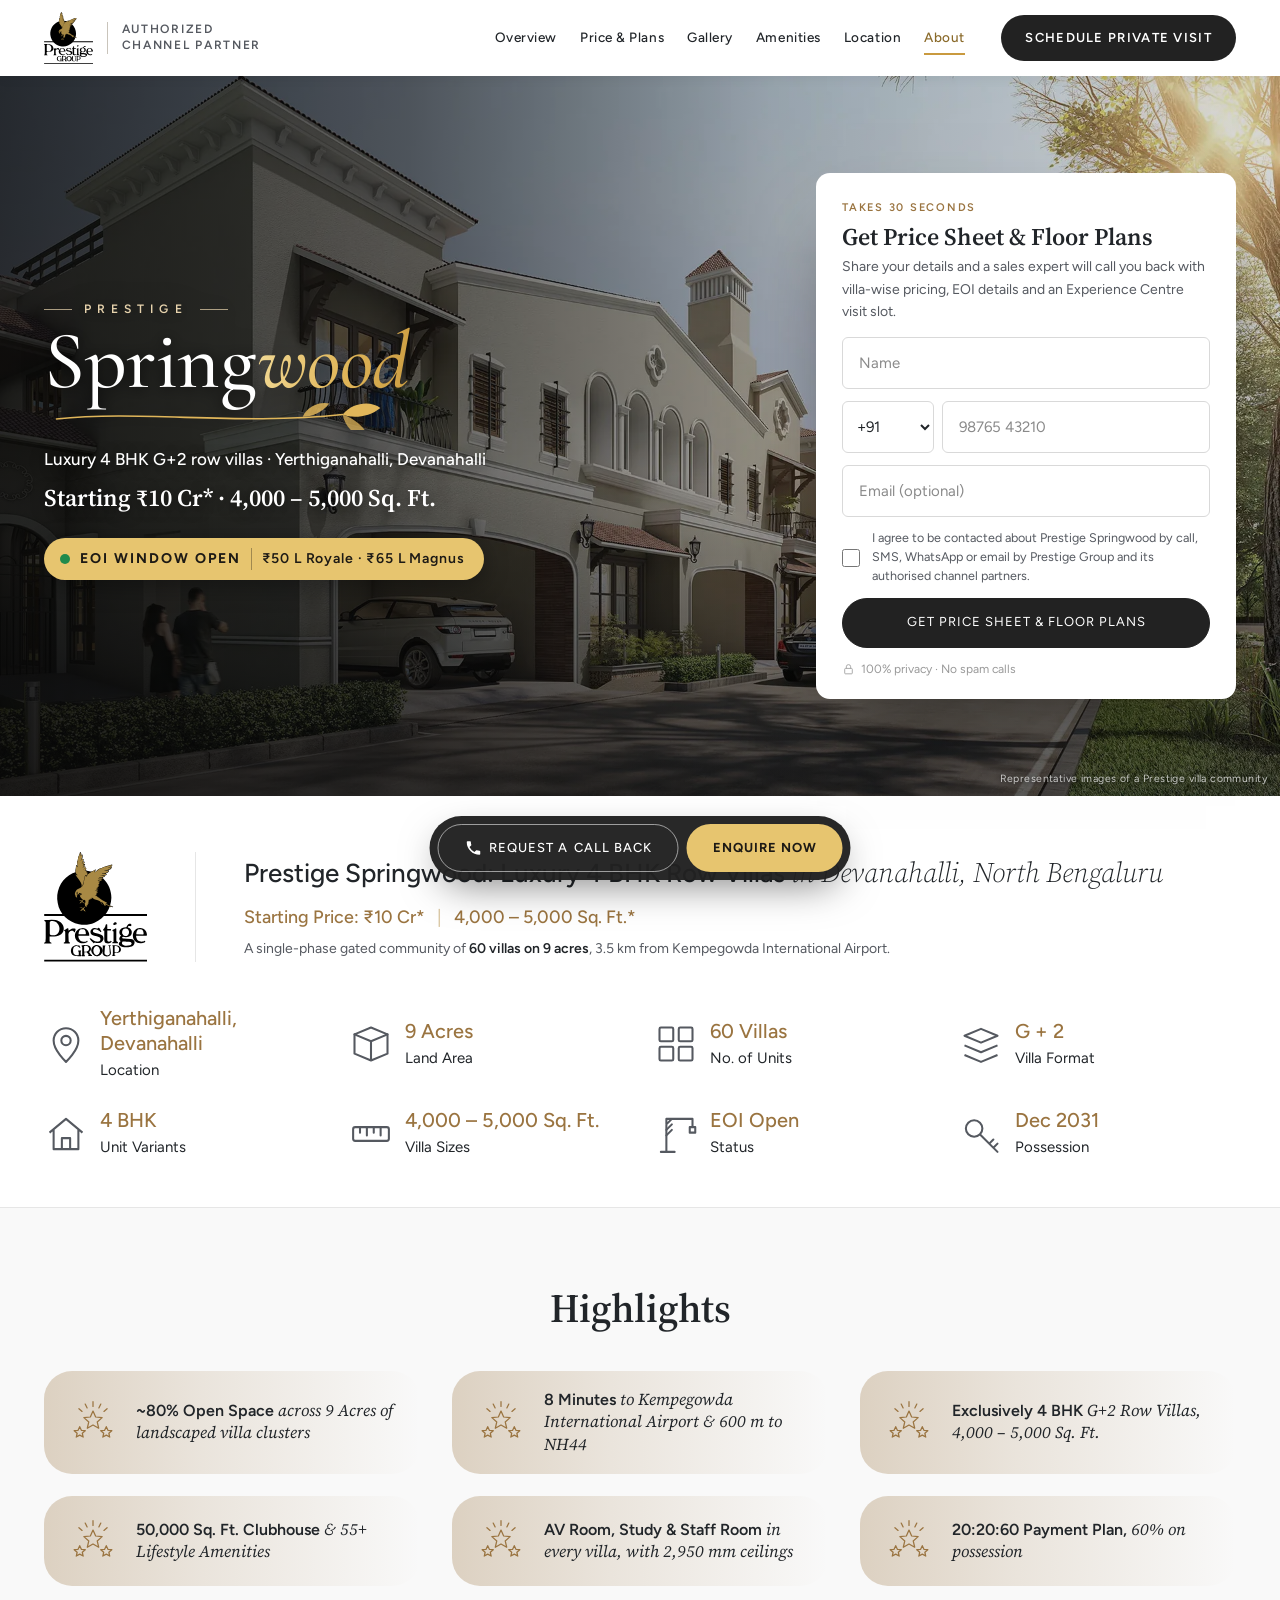
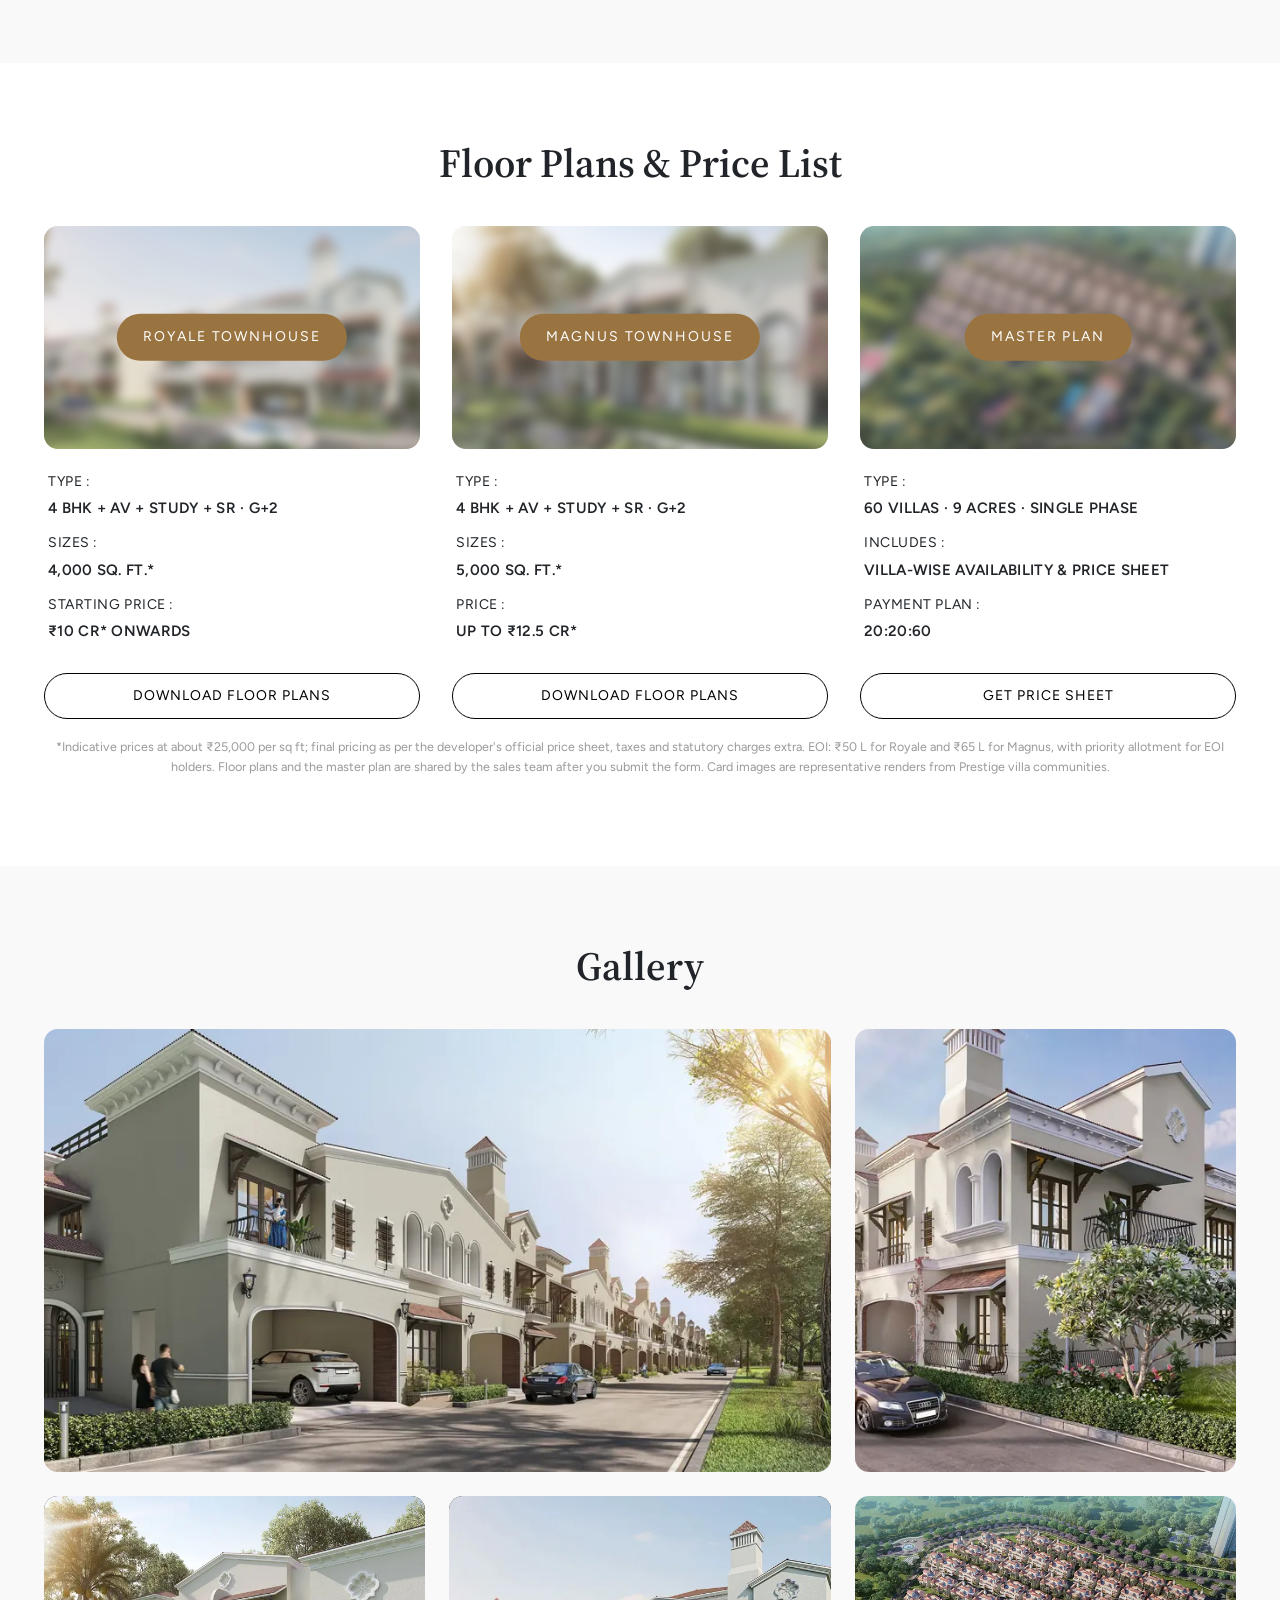
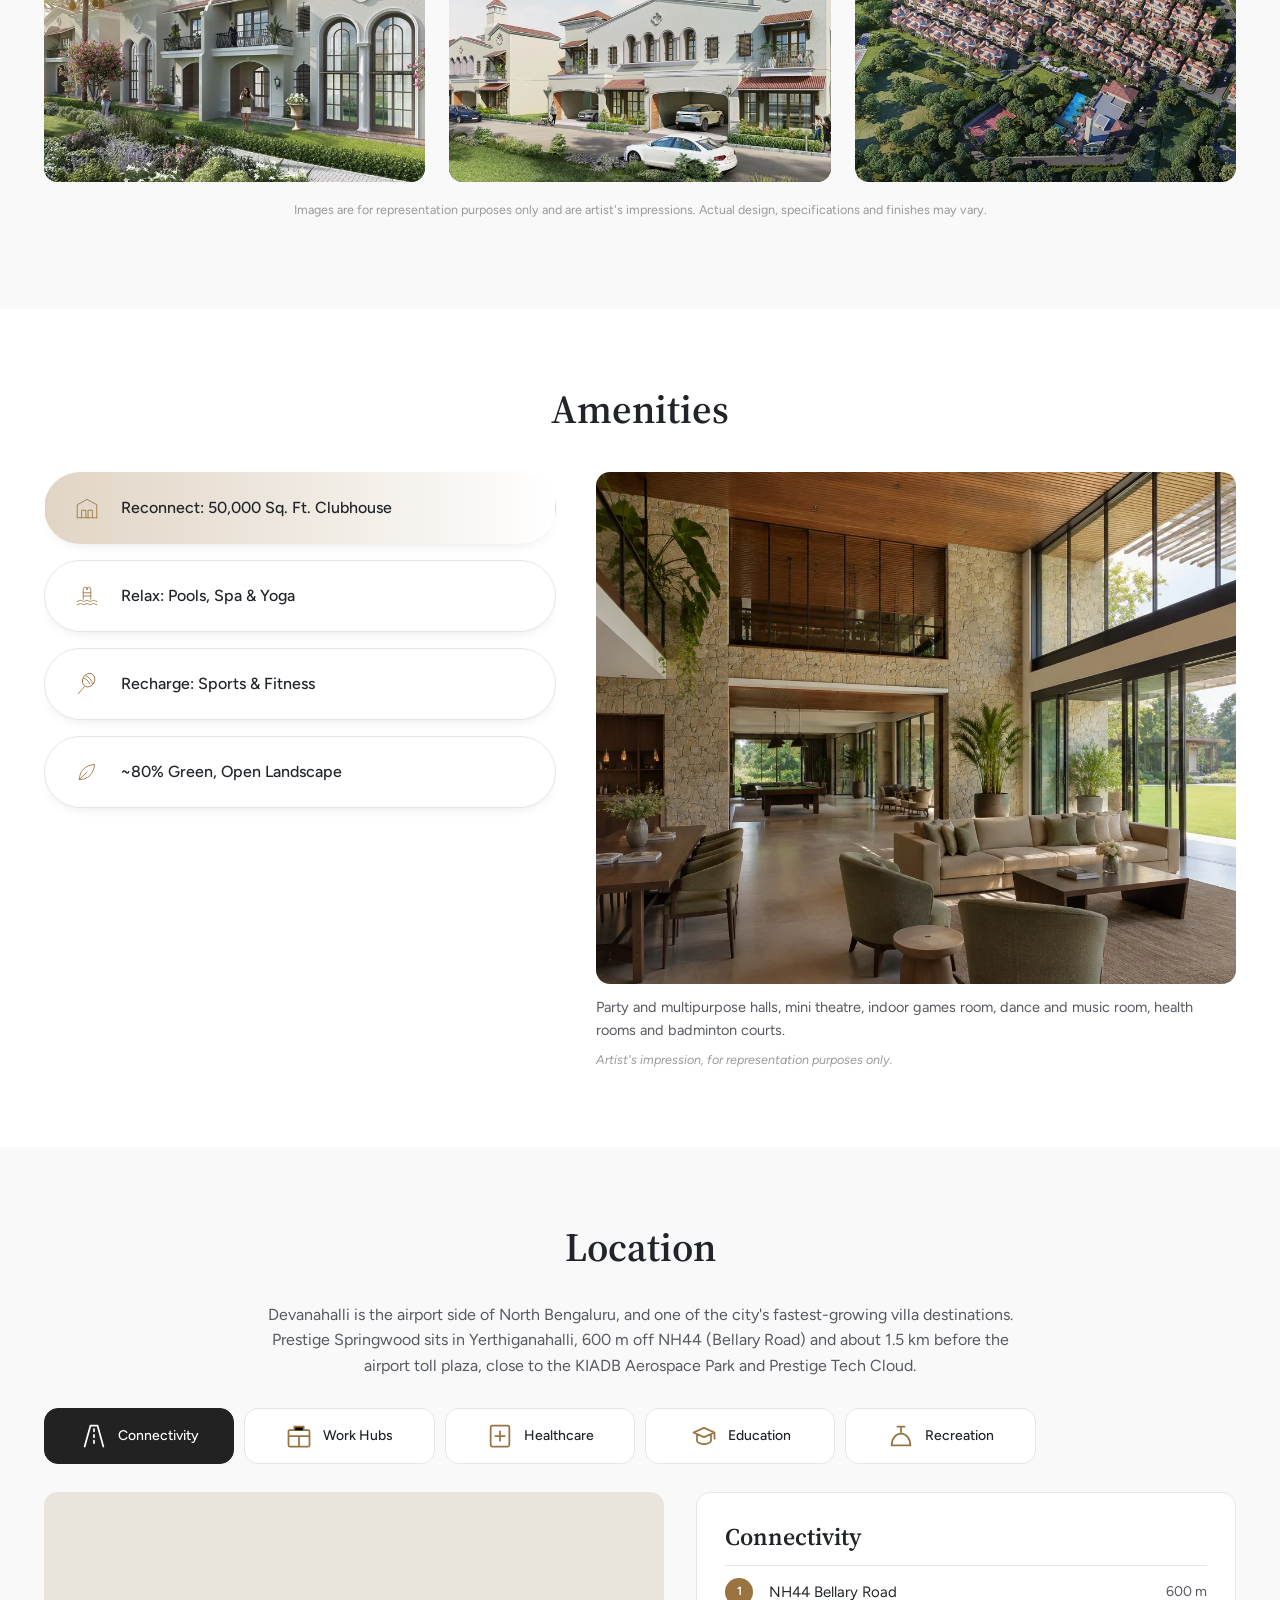
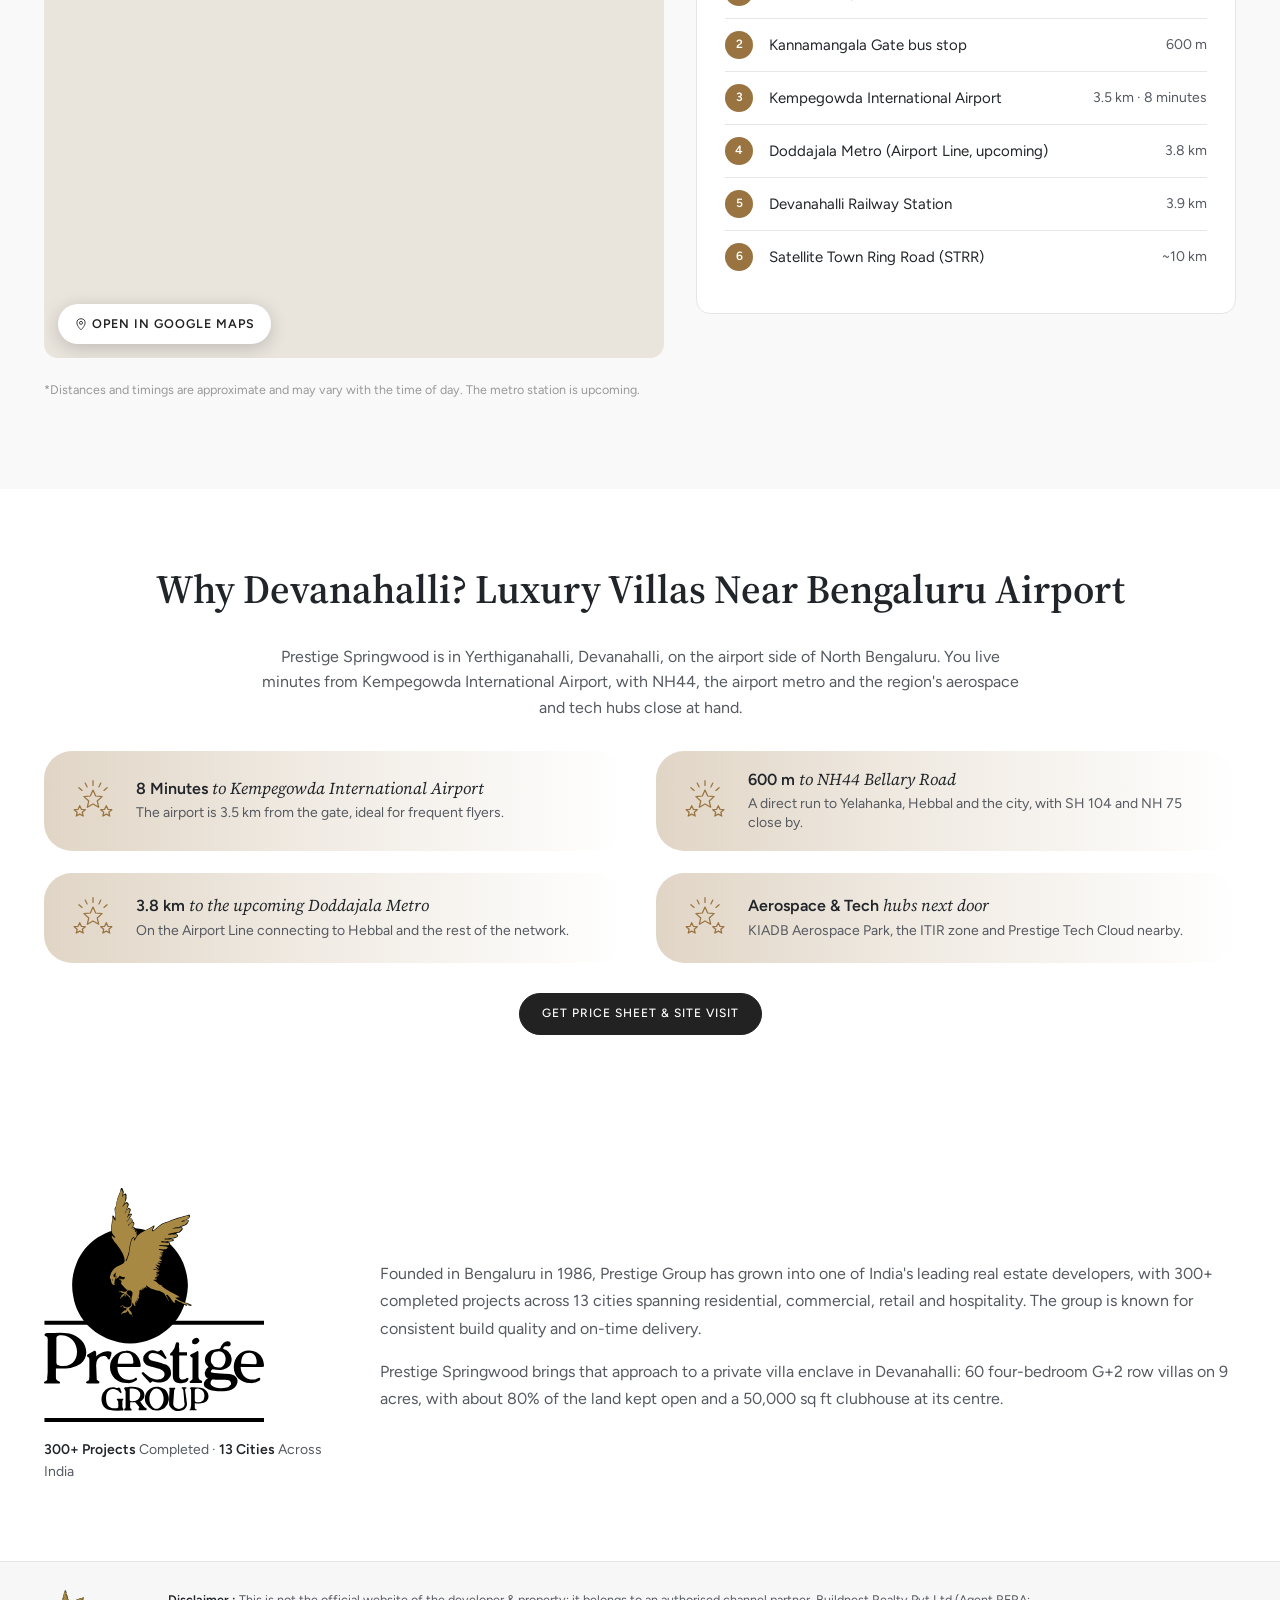
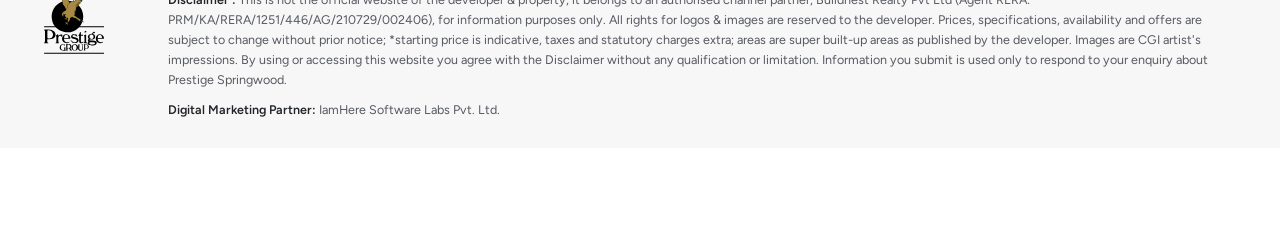
==== index.html @ 45da163b "Add files via upload" ====
<!DOCTYPE html>
<html lang="en-IN">
<head>
<meta charset="utf-8">
<meta name="viewport" content="width=device-width, initial-scale=1, viewport-fit=cover">
<title>Prestige Springwood Devanahalli | 4 BHK Row Villas from ₹10 Cr* | Price &amp; Floor Plans</title>
<meta name="description" content="Prestige Springwood: 60 luxury 4 BHK G+2 row villas (4,000 – 5,000 sq ft) on 9 acres in Yerthiganahalli, Devanahalli, 3.5 km from Bengaluru Airport. ~80% open space, 50,000 sq ft clubhouse, 55+ amenities. Starting ₹10 Cr*. EOI open.">
<meta name="theme-color" content="#222222">
<meta property="og:type" content="website">
<meta property="og:title" content="Prestige Springwood, Devanahalli — 4 BHK Luxury Row Villas">
<meta property="og:description" content="60 luxury 4 BHK row villas on 9 acres near Kempegowda International Airport, by Prestige Group. From ₹10 Cr*. EOI open.">
<meta property="og:image" content="assets/img/hero-1.webp">
<meta name="twitter:card" content="summary_large_image">

<link rel="preconnect" href="https://fonts.googleapis.com">
<link rel="preconnect" href="https://fonts.gstatic.com" crossorigin>
<link href="https://fonts.googleapis.com/css2?family=Source+Serif+4:ital,opsz,wght@0,8..60,400;0,8..60,500;0,8..60,600;1,8..60,300;1,8..60,400&family=Figtree:wght@300;400;500;600&display=swap" rel="stylesheet">
<link rel="preload" as="image" href="assets/img/hero-1.webp">
<link rel="stylesheet" href="assets/css/styles.css">

<script src="assets/js/config.js"></script>
<script>
  window.dataLayer = window.dataLayer || [];
  (function (id) {
    if (!id) return;
    (function(w,d,s,l,i){w[l]=w[l]||[];w[l].push({'gtm.start':new Date().getTime(),event:'gtm.js'});var f=d.getElementsByTagName(s)[0],j=d.createElement(s),dl=l!='dataLayer'?'&l='+l:'';j.async=true;j.src='https://www.googletagmanager.com/gtm.js?id='+i+dl;f.parentNode.insertBefore(j,f);})(window,document,'script','dataLayer',id);
  })(window.SS_CONFIG && window.SS_CONFIG.gtmId);
</script>

<script type="application/ld+json">
{
  "@context": "https://schema.org",
  "@type": "Residence",
  "name": "Prestige Springwood",
  "description": "60 luxury 4 BHK G+2 row villas by Prestige Group on 9 acres in Yerthiganahalli, Devanahalli, North Bengaluru.",
  "address": {"@type": "PostalAddress", "streetAddress": "Yerthiganahalli", "addressLocality": "Devanahalli", "addressRegion": "Karnataka", "postalCode": "562110", "addressCountry": "IN"},
  "geo": {"@type": "GeoCoordinates", "latitude": 13.203417, "longitude": 77.671094}
}
</script>
</head>

<body>
<svg class="sprite" width="0" height="0" aria-hidden="true" focusable="false">
  <symbol id="i-pin" viewBox="0 0 24 24"><path d="M12 22s7-6.4 7-12a7 7 0 1 0-14 0c0 5.6 7 12 7 12z" fill="none" stroke="currentColor" stroke-width="1.5"/><circle cx="12" cy="10" r="2.6" fill="none" stroke="currentColor" stroke-width="1.5"/></symbol>
  <symbol id="i-phone" viewBox="0 0 24 24"><path fill="currentColor" d="M6.6 10.8a15.1 15.1 0 0 0 6.6 6.6l2.2-2.2c.3-.3.7-.4 1-.2 1.1.4 2.3.6 3.6.6.6 0 1 .4 1 1V20c0 .6-.4 1-1 1A17 17 0 0 1 3 4c0-.6.4-1 1-1h3.5c.6 0 1 .4 1 1 0 1.3.2 2.5.6 3.6.1.3 0 .7-.2 1z"/></symbol>
  <symbol id="i-wa" viewBox="0 0 24 24"><path fill="currentColor" d="M12 2a10 10 0 0 0-8.6 15.1L2 22l5-1.3A10 10 0 1 0 12 2zm0 18.2c-1.6 0-3.1-.4-4.4-1.2l-.3-.2-3 .8.8-2.9-.2-.3A8.2 8.2 0 1 1 12 20.2zm4.5-6.1c-.2-.1-1.5-.7-1.7-.8-.2-.1-.4-.1-.6.1l-.8 1c-.1.2-.3.2-.5.1a6.7 6.7 0 0 1-3.3-2.9c-.3-.4.2-.4.7-1.4.1-.2 0-.3 0-.5l-.8-1.8c-.2-.5-.4-.4-.6-.4h-.5c-.2 0-.5.1-.7.3-.2.3-.9.9-.9 2.2s.9 2.5 1 2.7c.1.2 1.8 2.8 4.4 3.9 1.6.7 2.3.8 3.1.6.5-.1 1.5-.6 1.7-1.2.2-.6.2-1.1.2-1.2-.1-.1-.3-.2-.5-.3z"/></symbol>
  <symbol id="i-lock" viewBox="0 0 24 24"><rect x="5" y="10" width="14" height="10" rx="1.5" fill="none" stroke="currentColor" stroke-width="1.5"/><path d="M8 10V7a4 4 0 0 1 8 0v3" fill="none" stroke="currentColor" stroke-width="1.5"/></symbol>
  <symbol id="i-check" viewBox="0 0 24 24"><circle cx="12" cy="12" r="11" fill="none" stroke="currentColor" stroke-width="1.4"/><path d="M7 12.5l3.2 3.2L17 9" fill="none" stroke="currentColor" stroke-width="1.8" stroke-linecap="round" stroke-linejoin="round"/></symbol>
  <symbol id="i-close" viewBox="0 0 24 24"><path d="M6 6l12 12M18 6L6 18" stroke="currentColor" stroke-width="1.8" stroke-linecap="round"/></symbol>
  <symbol id="i-school" viewBox="0 0 24 24"><path d="M3 9l9-4 9 4-9 4z M6 11v5c0 1.5 3 3 6 3s6-1.5 6-3v-5M21 9v6" fill="none" stroke="currentColor" stroke-width="1.5" stroke-linejoin="round"/></symbol>
  <symbol id="i-hospital" viewBox="0 0 24 24"><rect x="4" y="3" width="16" height="18" rx="1.5" fill="none" stroke="currentColor" stroke-width="1.5"/><path d="M12 8v8M8 12h8" stroke="currentColor" stroke-width="1.5" stroke-linecap="round"/></symbol>
  <symbol id="i-office" viewBox="0 0 24 24"><rect x="3" y="7" width="18" height="14" rx="1" fill="none" stroke="currentColor" stroke-width="1.5"/><path d="M8 7V4h8v3M3 12h18M12 12v9" stroke="currentColor" stroke-width="1.5"/></symbol>
  <symbol id="i-leisure" viewBox="0 0 24 24"><path d="M4 20c0-6 3.6-10 8-10s8 4 8 10M12 10V4M9 4h6" fill="none" stroke="currentColor" stroke-width="1.5" stroke-linecap="round" stroke-linejoin="round"/><path d="M4 20h16" stroke="currentColor" stroke-width="1.5" stroke-linecap="round"/></symbol>
  <symbol id="i-bag" viewBox="0 0 24 24"><path d="M5 8h14l-1 13H6z M9 8V6a3 3 0 0 1 6 0v2" fill="none" stroke="currentColor" stroke-width="1.5" stroke-linejoin="round"/></symbol>
  <symbol id="i-road" viewBox="0 0 24 24"><path d="M4 21L9 3h6l5 18M12 6v2M12 11v2M12 16v2" fill="none" stroke="currentColor" stroke-width="1.5" stroke-linecap="round" stroke-linejoin="round"/></symbol>
  <symbol id="i-stars" viewBox="0 0 64 64"><g fill="none" stroke="currentColor" stroke-width="1.6" stroke-linejoin="round" stroke-linecap="round"><path d="M32 18l3.4 7.6 8.3.8-6.3 5.5 1.9 8.1L32 35.8 24.7 40l1.9-8.1-6.3-5.5 8.3-.8z"/><path d="M15 38l2.1 4.6 5 .5-3.8 3.3 1.1 4.9L15 48.8l-4.4 2.5 1.1-4.9-3.8-3.3 5-.5zM49 38l2.1 4.6 5 .5-3.8 3.3 1.1 4.9L49 48.8l-4.4 2.5 1.1-4.9-3.8-3.3 5-.5z"/><path d="M32 6v6M22 9l2.5 5M42 9l-2.5 5M14 15l4 3.5M50 15l-4 3.5"/></g></symbol>
  <!-- key fact icons -->
  <symbol id="f-pin" viewBox="0 0 32 32"><g fill="none" stroke="currentColor" stroke-width="1.5" stroke-linejoin="round"><path d="M16 29s9-8.2 9-15.5a9 9 0 0 0-18 0C7 20.8 16 29 16 29z"/><circle cx="16" cy="13.5" r="3.4"/></g></symbol>
  <symbol id="f-area" viewBox="0 0 32 32"><g fill="none" stroke="currentColor" stroke-width="1.5" stroke-linecap="round" stroke-linejoin="round"><path d="M4 9l12-5 12 5-12 5z"/><path d="M4 9v14l12 5 12-5V9M16 14v14"/></g></symbol>
  <symbol id="f-units" viewBox="0 0 32 32"><g fill="none" stroke="currentColor" stroke-width="1.5" stroke-linejoin="round"><rect x="4" y="4" width="10" height="10" rx="1"/><rect x="18" y="4" width="10" height="10" rx="1"/><rect x="4" y="18" width="10" height="10" rx="1"/><rect x="18" y="18" width="10" height="10" rx="1"/></g></symbol>
  <symbol id="f-tower" viewBox="0 0 32 32"><g fill="none" stroke="currentColor" stroke-width="1.5" stroke-linejoin="round"><path d="M5 28V10l7-4v22M12 28V4l8 3v21M20 28V12l7 3v13M3 28h26"/><path d="M15 11h2M15 15h2M15 19h2M8 13h1M8 17h1M23 18h1M23 22h1"/></g></symbol>
  <symbol id="f-floors" viewBox="0 0 32 32"><g fill="none" stroke="currentColor" stroke-width="1.5" stroke-linejoin="round"><path d="M4 24l12 5 12-5M4 17l12 5 12-5M4 10l12-5 12 5-12 5z"/></g></symbol>
  <symbol id="f-home" viewBox="0 0 32 32"><g fill="none" stroke="currentColor" stroke-width="1.5" stroke-linejoin="round"><path d="M4 15L16 5l12 10M7 13v14h18V13"/><path d="M13 27v-8h6v8"/></g></symbol>
  <symbol id="f-crane" viewBox="0 0 32 32"><g fill="none" stroke="currentColor" stroke-width="1.5" stroke-linejoin="round" stroke-linecap="round"><path d="M9 29V5M5 29h10M9 5h19M9 9l4-4M28 5v6M26 11h4v4h-4z"/><path d="M9 13l4-4M9 17l4-4"/></g></symbol>
  <symbol id="f-key" viewBox="0 0 32 32"><g fill="none" stroke="currentColor" stroke-width="1.5" stroke-linejoin="round" stroke-linecap="round"><circle cx="11" cy="12" r="6"/><path d="M15.5 16.5L28 29M22 23l3-3M25 26l3-3"/></g></symbol>
  <symbol id="f-ruler" viewBox="0 0 32 32"><g fill="none" stroke="currentColor" stroke-width="1.5" stroke-linejoin="round" stroke-linecap="round"><rect x="3" y="11" width="26" height="10" rx="1.5"/><path d="M8 11v4M13 11v6M18 11v4M23 11v6"/></g></symbol>
  <symbol id="f-cal" viewBox="0 0 32 32"><g fill="none" stroke="currentColor" stroke-width="1.5" stroke-linejoin="round"><rect x="4" y="7" width="24" height="21" rx="2"/><path d="M4 13h24M10 4v6M22 4v6"/></g></symbol>
  <symbol id="f-doc" viewBox="0 0 32 32"><g fill="none" stroke="currentColor" stroke-width="1.5" stroke-linejoin="round"><path d="M8 3h11l7 7v19H8z M19 3v7h7"/><path d="M12 16h10M12 21h10"/></g></symbol>
  <symbol id="f-plan" viewBox="0 0 32 32"><g fill="none" stroke="currentColor" stroke-width="1.5" stroke-linejoin="round" stroke-linecap="round"><path d="M4 5l8 3 8-3 8 3v19l-8-3-8 3-8-3z M12 8v19M20 5v19"/></g></symbol>
  <!-- amenity icons -->
  <symbol id="a-pool" viewBox="0 0 48 48"><g fill="none" stroke="currentColor" stroke-width="1.6" stroke-linecap="round"><path d="M17 30V12a4 4 0 0 1 8 0M31 30V12a4 4 0 0 0-8 0M17 18h14M17 24h14"/><path d="M6 34c3 0 3-2 6-2s3 2 6 2 3-2 6-2 3 2 6 2 3-2 6-2 3 2 6 2M6 40c3 0 3-2 6-2s3 2 6 2 3-2 6-2 3 2 6 2 3-2 6-2 3 2 6 2"/></g></symbol>
  <symbol id="a-sport" viewBox="0 0 48 48"><g fill="none" stroke="currentColor" stroke-width="1.6" stroke-linecap="round"><ellipse cx="27" cy="17" rx="11" ry="13" transform="rotate(30 27 17)"/><path d="M19 29L8 42M22 9c6 2 11 8 12 15M18 13c4 1 9 5 11 11"/></g></symbol>
  <symbol id="a-club" viewBox="0 0 48 48"><g fill="none" stroke="currentColor" stroke-width="1.6" stroke-linecap="round" stroke-linejoin="round"><path d="M6 42V18l18-10 18 10v24M6 42h36M14 42V28h8v14M26 42V28h8v14"/></g></symbol>
  <symbol id="a-leaf" viewBox="0 0 48 48"><g fill="none" stroke="currentColor" stroke-width="1.6" stroke-linecap="round" stroke-linejoin="round"><path d="M10 38c0-16 10-26 28-28-2 18-12 28-28 28zm0 0l14-14"/></g></symbol>
  <symbol id="a-kids" viewBox="0 0 48 48"><g fill="none" stroke="currentColor" stroke-width="1.6" stroke-linecap="round" stroke-linejoin="round"><path d="M8 42l6-28h20l6 28M14 14l20 28M34 14L14 42"/><path d="M4 42h40"/></g></symbol>
</svg>
<a class="skip" href="#main">Skip to content</a>

<!-- ============ HEADER ============ -->
<header class="site-header" id="top">
  <div class="wrap header-inner">
    <a class="brand brand-lockup" href="#top" aria-label="Prestige Group, authorised channel partner, back to top">
      <img class="brand-logo" src="assets/img/prestige-logo.svg" width="48" height="51" alt="Prestige Group">
      <span class="brand-sep" aria-hidden="true"></span>
      <span class="brand-cp">Authorized<br>Channel Partner</span>
    </a>
    <nav class="site-nav" id="site-nav" aria-label="Page sections">
      <a href="#intro">Overview</a>
      <a href="#pricing">Price &amp; Plans</a>
      <a href="#gallery">Gallery</a>
      <a href="#amenities">Amenities</a>
      <a href="#location">Location</a>
      <a href="#about">About</a>
    </nav>
    <button class="nav-toggle" type="button" aria-controls="site-nav" aria-expanded="false" aria-label="Open menu"><span></span><span></span><span></span></button>
    <a class="phone-pill js-phone js-needs-phone" href="#" data-cta="header_call" hidden>
      <span class="flag" aria-hidden="true"><i></i><i></i><i></i></span>
      <span>+91 <span class="js-phone-text"></span></span>
    </a>
    <button class="hdr-visit js-open-enquiry" type="button" data-cta="header_site_visit" data-intent="site_visit"><span class="hv-long">Schedule Private Visit</span><span class="hv-short">Book Visit</span></button>
  </div>
</header>

<main id="main">

<!-- ============ BANNER ============ -->
<section class="banner hero" id="hero" aria-label="Prestige Springwood">
  <img class="hero-slide" src="assets/img/hero-1.webp" srcset="assets/img/hero-1-900.webp 900w, assets/img/hero-1.webp 1920w" sizes="100vw" width="1920" height="1080" alt="Tree-lined villa street, representative image from a Prestige villa community" fetchpriority="high">
  <img class="hero-slide" src="assets/img/hero-2.webp" srcset="assets/img/hero-2-900.webp 900w, assets/img/hero-2.webp 1920w" sizes="100vw" width="1920" height="1080" alt="Corner villa with landscaped frontage, representative image from a Prestige villa community" loading="lazy">
  <img class="hero-slide" src="assets/img/hero-3.webp" srcset="assets/img/hero-3-900.webp 900w, assets/img/hero-3.webp 1920w" sizes="100vw" width="1920" height="1080" alt="Aerial view of a gated Prestige villa community, representative image" loading="lazy">
  <p class="hero-rep">Representative images of a Prestige villa community</p>
  <div class="hero-shade" aria-hidden="true"></div>
  <div class="wrap hero-grid">
    <div class="hero-copy">
      
      <div class="hero-mark hero-lockup"><p class="sw-mark" role="img" aria-label="Prestige Springwood"><span class="sw-by" aria-hidden="true">Prestige</span><span class="sw-name" aria-hidden="true">Spring<i>wood</i></span><svg class="sw-sprig" viewBox="0 0 320 28" aria-hidden="true" focusable="false"><path d="M4 18 C 80 10, 170 24, 262 14" fill="none" stroke="currentColor" stroke-width="1.4" stroke-linecap="round"/><path d="M262 14 c 10 -12 26 -12 34 -6 c -10 8 -24 10 -34 6z" fill="currentColor"/><path d="M262 14 c 12 4 22 14 24 22 c -12 -2 -22 -10 -24 -22z" fill="currentColor" opacity=".75"/><path d="M226 16 c 4 -10 16 -14 24 -12 c -6 8 -16 12 -24 12z" fill="currentColor" opacity=".85"/></svg></p></div>
      <p class="hero-line">Luxury 4 BHK G+2 row villas · Yerthiganahalli, Devanahalli</p>
      <p class="hero-price">Starting ₹10 Cr* · 4,000 – 5,000 Sq. Ft.</p>
      <p class="hero-eoi"><span class="hero-eoi-dot" aria-hidden="true"></span>EOI Window Open<span class="hero-eoi-amt">₹50 L Royale · ₹65 L Magnus</span></p>
    </div>
    <div class="hero-form">
      <p class="hf-tag">Takes 30 seconds</p>
      <p class="form-title">Get Price Sheet &amp; Floor Plans</p>
      <p class="form-lede">Share your details and a sales expert will call you back with villa-wise pricing, EOI details and an Experience Centre visit slot.</p>
      <div class="js-form-slot" data-form-id="hero" data-submit-label="Get Price Sheet &amp; Floor Plans"></div>
      <p class="assure"><svg aria-hidden="true" width="13" height="13"><use href="#i-lock"/></svg> 100% privacy · No spam calls</p>
    </div>
  </div>
</section>

<!-- ============ INTRO + KEY FACTS ============ -->
<section class="intro-band" id="intro" aria-labelledby="hero-title">
  <div class="wrap">
    <div class="intro-top">
      <div class="intro-logo"><img class="intro-plogo" src="assets/img/prestige-logo.svg" width="48" height="51" alt="Prestige Group logo"></div>
      <div class="intro-text">
        <h1 id="hero-title">Prestige Springwood: Luxury 4 BHK Row Villas <em>in Devanahalli, North Bengaluru</em></h1>
        <p class="intro-price">Starting Price: ₹10 Cr* <i aria-hidden="true">|</i> 4,000 – 5,000 Sq. Ft.*</p>
        <p class="intro-aka">A single-phase gated community of <strong>60 villas on 9 acres</strong>, 3.5 km from Kempegowda International Airport.</p>
      </div>
    </div>
    <ul class="kf-grid">
      <li><svg aria-hidden="true" width="44" height="44"><use href="#f-pin"/></svg><div><strong>Yerthiganahalli, Devanahalli</strong><span>Location</span></div></li>
      <li><svg aria-hidden="true" width="44" height="44"><use href="#f-area"/></svg><div><strong>9 Acres</strong><span>Land Area</span></div></li>
      <li><svg aria-hidden="true" width="44" height="44"><use href="#f-units"/></svg><div><strong>60 Villas</strong><span>No. of Units</span></div></li>
      <li><svg aria-hidden="true" width="44" height="44"><use href="#f-floors"/></svg><div><strong>G + 2</strong><span>Villa Format</span></div></li>
      <li><svg aria-hidden="true" width="44" height="44"><use href="#f-home"/></svg><div><strong>4 BHK</strong><span>Unit Variants</span></div></li>
      <li><svg aria-hidden="true" width="44" height="44"><use href="#f-ruler"/></svg><div><strong>4,000 – 5,000 Sq. Ft.</strong><span>Villa Sizes</span></div></li>
      <li><svg aria-hidden="true" width="44" height="44"><use href="#f-crane"/></svg><div><strong>EOI Open</strong><span>Status</span></div></li>
      <li><svg aria-hidden="true" width="44" height="44"><use href="#f-key"/></svg><div><strong>Dec 2031</strong><span>Possession</span></div></li>
    </ul>
  </div>
</section>

<!-- ============ HIGHLIGHTS ============ -->
<section class="section highlights" id="highlights" aria-labelledby="hl-title">
  <div class="wrap">
    <h2 id="hl-title" class="display center">Highlights</h2>
    <ul class="hl-grid">
      <li><svg aria-hidden="true" width="58" height="58"><use href="#i-stars"/></svg><p><strong>~80% Open Space</strong> <em>across 9 Acres of landscaped villa clusters</em></p></li>
      <li><svg aria-hidden="true" width="58" height="58"><use href="#i-stars"/></svg><p><strong>8 Minutes</strong> <em>to Kempegowda International Airport &amp; 600 m to NH44</em></p></li>
      <li><svg aria-hidden="true" width="58" height="58"><use href="#i-stars"/></svg><p><strong>Exclusively 4 BHK</strong> <em>G+2 Row Villas, 4,000 – 5,000 Sq. Ft.</em></p></li>
      <li><svg aria-hidden="true" width="58" height="58"><use href="#i-stars"/></svg><p><strong>50,000 Sq. Ft. Clubhouse</strong> <em>&amp; 55+ Lifestyle Amenities</em></p></li>
      <li><svg aria-hidden="true" width="58" height="58"><use href="#i-stars"/></svg><p><strong>AV Room, Study &amp; Staff Room</strong> <em>in every villa, with 2,950 mm ceilings</em></p></li>
      <li><svg aria-hidden="true" width="58" height="58"><use href="#i-stars"/></svg><p><strong>20:20:60 Payment Plan,</strong> <em>60% on possession</em></p></li>
    </ul>
  </div>
</section>

<!-- ============ FLOOR PLANS & PRICE LIST ============ -->
<section class="section pricing" id="pricing" aria-labelledby="pricing-title">
  <div class="wrap">
    <h2 id="pricing-title" class="display center">Floor Plans &amp; Price List</h2>
    <div class="fp-grid">
      <article class="fp-card">
        <button class="fp-img js-open-enquiry" type="button" data-cta="pricing_royale_img" data-intent="floor_plan" data-config="Royale Townhouse" aria-label="Get the Royale Townhouse floor plan">
          <img src="assets/img/aspen-front-900.webp" width="900" height="506" loading="lazy" decoding="async" alt="">
          <span class="fp-pill">Royale Townhouse</span>
        </button>
        <dl class="fp-info">
          <div><dt>Type :</dt><dd>4 BHK + AV + Study + SR · G+2</dd></div>
          <div><dt>Sizes :</dt><dd>4,000 Sq. Ft.*</dd></div>
          <div><dt>Starting Price :</dt><dd>₹10 Cr* Onwards</dd></div>
        </dl>
        <button class="btn-outline js-open-enquiry" type="button" data-cta="pricing_royale" data-intent="floor_plan" data-config="Royale Townhouse">Download Floor Plans</button>
      </article>
      <article class="fp-card">
        <button class="fp-img js-open-enquiry" type="button" data-cta="pricing_magnus_img" data-intent="floor_plan" data-config="Magnus Townhouse" aria-label="Get the Magnus Townhouse floor plan">
          <img src="assets/img/aspen-arch-900.webp" width="900" height="506" loading="lazy" decoding="async" alt="">
          <span class="fp-pill">Magnus Townhouse</span>
        </button>
        <dl class="fp-info">
          <div><dt>Type :</dt><dd>4 BHK + AV + Study + SR · G+2</dd></div>
          <div><dt>Sizes :</dt><dd>5,000 Sq. Ft.*</dd></div>
          <div><dt>Price :</dt><dd>Up to ₹12.5 Cr*</dd></div>
        </dl>
        <button class="btn-outline js-open-enquiry" type="button" data-cta="pricing_magnus" data-intent="floor_plan" data-config="Magnus Townhouse">Download Floor Plans</button>
      </article>
      <article class="fp-card">
        <button class="fp-img js-open-enquiry" type="button" data-cta="pricing_master_img" data-intent="price" aria-label="Get the villa layout and price sheet">
          <img src="assets/img/hero-3-900.webp" width="900" height="506" loading="lazy" decoding="async" alt="">
          <span class="fp-pill">Master Plan</span>
        </button>
        <dl class="fp-info">
          <div><dt>Type :</dt><dd>60 Villas · 9 Acres · Single Phase</dd></div>
          <div><dt>Includes :</dt><dd>Villa-wise Availability &amp; Price Sheet</dd></div>
          <div><dt>Payment Plan :</dt><dd>20:20:60</dd></div>
        </dl>
        <button class="btn-outline js-open-enquiry" type="button" data-cta="pricing_sheet" data-intent="price">Get Price Sheet</button>
      </article>
    </div>
    <p class="fineprint center">*Indicative prices at about ₹25,000 per sq ft; final pricing as per the developer's official price sheet, taxes and statutory charges extra. EOI: ₹50 L for Royale and ₹65 L for Magnus, with priority allotment for EOI holders. Floor plans and the master plan are shared by the sales team after you submit the form. Card images are representative renders from Prestige villa communities.</p>
  </div>
</section>

<!-- ============ GALLERY ============ -->
<section class="section gallery-sec" id="gallery" aria-labelledby="gallery-title">
  <div class="wrap">
    <h2 id="gallery-title" class="display center">Gallery</h2>
    <div class="g-grid">
      <button class="js-lightbox" type="button" data-full="assets/img/hero-1.webp" data-caption="Tree-lined villa street · Representative image"><img src="assets/img/hero-1-900.webp" width="900" height="506" loading="lazy" decoding="async" alt="Tree-lined villa street, representative image"></button>
      <button class="js-lightbox" type="button" data-full="assets/img/hero-2.webp" data-caption="Corner villa with landscaped frontage · Representative image"><img src="assets/img/hero-2-900.webp" width="900" height="506" loading="lazy" decoding="async" alt="Corner villa with landscaped frontage, representative image"></button>
      <button class="js-lightbox" type="button" data-full="assets/img/aspen-arch.webp" data-caption="Villa elevation with arched windows · Representative image"><img src="assets/img/aspen-arch-900.webp" width="900" height="506" loading="lazy" decoding="async" alt="Villa elevation with arched windows, representative image"></button>
      <button class="js-lightbox" type="button" data-full="assets/img/aspen-front.webp" data-caption="Villa row with private driveways · Representative image"><img src="assets/img/aspen-front-900.webp" width="900" height="506" loading="lazy" decoding="async" alt="Villa row with private driveways, representative image"></button>
      <button class="js-lightbox" type="button" data-full="assets/img/hero-3.webp" data-caption="Aerial view of a gated villa community · Representative image"><img src="assets/img/hero-3-900.webp" width="900" height="506" loading="lazy" decoding="async" alt="Aerial view of a gated villa community, representative image"></button>
    </div>
    <p class="fineprint center">Images are for representation purposes only and are artist's impressions. Actual design, specifications and finishes may vary.</p>
  </div>
</section>

<!-- ============ AMENITIES ============ -->
<section class="section amenities" id="amenities" aria-labelledby="amenities-title">
  <div class="wrap">
    <h2 id="amenities-title" class="display center">Amenities</h2>
    <div class="am-split">
      <ul class="am-tabs" role="tablist" aria-label="Amenity groups">
        <li><button class="am-tab is-active" type="button" role="tab" aria-selected="true" data-target="am-club"><span class="am-ic"><svg aria-hidden="true" width="26" height="26"><use href="#a-club"/></svg></span>Reconnect: 50,000 Sq. Ft. Clubhouse</button></li>
        <li><button class="am-tab" type="button" role="tab" aria-selected="false" data-target="am-relax"><span class="am-ic"><svg aria-hidden="true" width="26" height="26"><use href="#a-pool"/></svg></span>Relax: Pools, Spa &amp; Yoga</button></li>
        <li><button class="am-tab" type="button" role="tab" aria-selected="false" data-target="am-sport"><span class="am-ic"><svg aria-hidden="true" width="26" height="26"><use href="#a-sport"/></svg></span>Recharge: Sports &amp; Fitness</button></li>
        <li><button class="am-tab" type="button" role="tab" aria-selected="false" data-target="am-green"><span class="am-ic"><svg aria-hidden="true" width="26" height="26"><use href="#a-leaf"/></svg></span>~80% Green, Open Landscape</button></li>
      </ul>
      <div class="am-panels">
        <figure class="am-panel is-active" id="am-club" role="tabpanel"><img src="assets/img/amenity-club.webp" width="1168" height="880" loading="lazy" decoding="async" alt="Residents' clubhouse lounge, artist's impression"><figcaption>Party and multipurpose halls, mini theatre, indoor games room, dance and music room, health rooms and badminton courts. <span class="am-rep">Artist's impression, for representation purposes only.</span></figcaption></figure>
        <figure class="am-panel" id="am-relax" role="tabpanel" hidden><img src="assets/img/amenity-pool.webp" width="1168" height="880" loading="lazy" decoding="async" alt="Swimming pool and kids' pool, artist's impression"><figcaption>Temperature-controlled infinity pool, indoor pool, kids' pool, spa and sauna, yoga pavilion. <span class="am-rep">Artist's impression, for representation purposes only.</span></figcaption></figure>
        <figure class="am-panel" id="am-sport" role="tabpanel" hidden><img src="assets/img/amenity-sport.webp" width="1168" height="880" loading="lazy" decoding="async" alt="Tennis court, jogging track and gym, artist's impression"><figcaption>Gymnasium, tennis court, badminton, billiards and indoor games, jogging track and a kids' activity zone. <span class="am-rep">Artist's impression, for representation purposes only.</span></figcaption></figure>
        <figure class="am-panel" id="am-green" role="tabpanel" hidden><img src="assets/img/amenity-green.webp" width="1168" height="880" loading="lazy" decoding="async" alt="Central landscaped garden, artist's impression"><figcaption>~80% open space, butterfly garden, pet park, senior citizens' corner, no-vehicle zone with walking and cycling tracks, rainwater harvesting, STP, solar lamps and 24/7 CCTV. <span class="am-rep">Artist's impression, for representation purposes only.</span></figcaption></figure>
      </div>
    </div>
  </div>
</section>

<!-- ============ LOCATION ============ -->
<section class="section location" id="location" aria-labelledby="loc-title">
  <div class="wrap">
    <h2 id="loc-title" class="display center">Location</h2>
    <p class="loc-intro">Devanahalli is the airport side of North Bengaluru, and one of the city's fastest-growing villa destinations. Prestige Springwood sits in Yerthiganahalli, 600 m off NH44 (Bellary Road) and about 1.5 km before the airport toll plaza, close to the KIADB Aerospace Park and Prestige Tech Cloud.</p>
    <ul class="loc-tabs" role="tablist" aria-label="Landmark categories"><li><button class="loc-tab is-active" type="button" role="tab" aria-selected="true" data-target="loc-conn"><svg aria-hidden="true" width="28" height="28"><use href="#i-road"/></svg><span>Connectivity</span></button></li><li><button class="loc-tab" type="button" role="tab" aria-selected="false" data-target="loc-it"><svg aria-hidden="true" width="28" height="28"><use href="#i-office"/></svg><span>Work Hubs</span></button></li><li><button class="loc-tab" type="button" role="tab" aria-selected="false" data-target="loc-health"><svg aria-hidden="true" width="28" height="28"><use href="#i-hospital"/></svg><span>Healthcare</span></button></li><li><button class="loc-tab" type="button" role="tab" aria-selected="false" data-target="loc-edu"><svg aria-hidden="true" width="28" height="28"><use href="#i-school"/></svg><span>Education</span></button></li><li><button class="loc-tab" type="button" role="tab" aria-selected="false" data-target="loc-rec"><svg aria-hidden="true" width="28" height="28"><use href="#i-leisure"/></svg><span>Recreation</span></button></li></ul>
    <div class="loc-split">
      <figure class="loc-map loc-gmap">
        <iframe title="Prestige Springwood location on Google Maps" src="https://maps.google.com/maps?q=13.203417,77.671094&amp;z=15&amp;output=embed" loading="lazy" referrerpolicy="no-referrer-when-downgrade" allowfullscreen></iframe>
        <a class="loc-gmap-link" href="https://www.google.com/maps/search/?api=1&amp;query=13.203417,77.671094" target="_blank" rel="noopener" data-cta="loc_directions"><svg aria-hidden="true" width="14" height="14"><use href="#i-pin"/></svg>&nbsp;Open in Google Maps</a>
      </figure>
      <div class="loc-panels"><div class="loc-panel is-active" id="loc-conn" role="tabpanel"><h3>Connectivity</h3><ul class="loc-items"><li><span class="loc-no">1</span><span class="loc-name">NH44 Bellary Road</span><span class="loc-time">600 m</span></li><li><span class="loc-no">2</span><span class="loc-name">Kannamangala Gate bus stop</span><span class="loc-time">600 m</span></li><li><span class="loc-no">3</span><span class="loc-name">Kempegowda International Airport</span><span class="loc-time">3.5 km · 8 minutes</span></li><li><span class="loc-no">4</span><span class="loc-name">Doddajala Metro (Airport Line, upcoming)</span><span class="loc-time">3.8 km</span></li><li><span class="loc-no">5</span><span class="loc-name">Devanahalli Railway Station</span><span class="loc-time">3.9 km</span></li><li><span class="loc-no">6</span><span class="loc-name">Satellite Town Ring Road (STRR)</span><span class="loc-time">~10 km</span></li></ul></div><div class="loc-panel" id="loc-it" role="tabpanel" hidden><h3>Work Hubs</h3><ul class="loc-items"><li><span class="loc-no">7</span><span class="loc-name">Prestige Tech Cloud</span><span class="loc-time">~4 km</span></li><li><span class="loc-no">8</span><span class="loc-name">KIADB Aerospace &amp; Hardware Park</span><span class="loc-time">Nearby</span></li><li><span class="loc-no">9</span><span class="loc-name">ITIR Zone</span><span class="loc-time">Nearby</span></li><li><span class="loc-no">10</span><span class="loc-name">Manyata Tech Park</span><span class="loc-time">Via NH44</span></li></ul></div><div class="loc-panel" id="loc-health" role="tabpanel" hidden><h3>Healthcare</h3><ul class="loc-items"><li><span class="loc-no">11</span><span class="loc-name">Life Care Hospital</span><span class="loc-time">7.2 km</span></li><li><span class="loc-no">12</span><span class="loc-name">Ramaiah Leena Hospital</span><span class="loc-time">7.3 km</span></li><li><span class="loc-no">13</span><span class="loc-name">Aster CMI &amp; Manipal Hospitals</span><span class="loc-time">Via NH44</span></li></ul></div><div class="loc-panel" id="loc-edu" role="tabpanel" hidden><h3>Education</h3><ul class="loc-items"><li><span class="loc-no">14</span><span class="loc-name">Stonehill International School</span><span class="loc-time">~15 minutes</span></li><li><span class="loc-no">15</span><span class="loc-name">Canadian International School</span><span class="loc-time">~15 minutes</span></li><li><span class="loc-no">16</span><span class="loc-name">Delhi Public School North</span><span class="loc-time">~15 minutes</span></li></ul></div><div class="loc-panel" id="loc-rec" role="tabpanel" hidden><h3>Recreation</h3><ul class="loc-items"><li><span class="loc-no">17</span><span class="loc-name">Nandi Hills</span><span class="loc-time">~20 km</span></li><li><span class="loc-no">18</span><span class="loc-name">Padukone–Dravid Centre for Sports Excellence</span><span class="loc-time">Nearby</span></li></ul></div></div>
    </div>
    <p class="fineprint">*Distances and timings are approximate and may vary with the time of day. The metro station is upcoming.</p>
  </div>
</section>

<!-- ============ WHY DEVANAHALLI ============ -->
<section class="section why-bagalur" id="why-devanahalli" aria-labelledby="why-title">
  <div class="wrap">
    <h2 id="why-title" class="display center">Why Devanahalli? Luxury Villas Near Bengaluru Airport</h2>
    <p class="loc-intro">Prestige Springwood is in Yerthiganahalli, Devanahalli, on the airport side of North Bengaluru. You live minutes from Kempegowda International Airport, with NH44, the airport metro and the region's aerospace and tech hubs close at hand.</p>
    <ul class="hl-grid why-grid">
      <li><svg aria-hidden="true" width="58" height="58"><use href="#i-stars"/></svg><div><h3><strong>8 Minutes</strong> <em>to Kempegowda International Airport</em></h3><p>The airport is 3.5 km from the gate, ideal for frequent flyers.</p></div></li>
      <li><svg aria-hidden="true" width="58" height="58"><use href="#i-stars"/></svg><div><h3><strong>600 m</strong> <em>to NH44 Bellary Road</em></h3><p>A direct run to Yelahanka, Hebbal and the city, with SH 104 and NH 75 close by.</p></div></li>
      <li><svg aria-hidden="true" width="58" height="58"><use href="#i-stars"/></svg><div><h3><strong>3.8 km</strong> <em>to the upcoming Doddajala Metro</em></h3><p>On the Airport Line connecting to Hebbal and the rest of the network.</p></div></li>
      <li><svg aria-hidden="true" width="58" height="58"><use href="#i-stars"/></svg><div><h3><strong>Aerospace &amp; Tech</strong> <em>hubs next door</em></h3><p>KIADB Aerospace Park, the ITIR zone and Prestige Tech Cloud nearby.</p></div></li>
    </ul>
    <p class="why-cta"><button class="btn js-open-enquiry" type="button" data-cta="why_devanahalli" data-intent="price">Get Price Sheet &amp; Site Visit</button></p>
  </div>
</section>

<!-- ============ ABOUT DEVELOPER ============ -->
<section class="section about" id="about" aria-label="About Prestige Group">
  <div class="wrap about-grid">
    <div class="about-logo"><img class="about-plogo" src="assets/img/prestige-logo.svg" width="48" height="51" alt="Prestige Group" loading="lazy" decoding="async"><p><strong>300+ Projects</strong> Completed · <strong>13 Cities</strong> Across India</p></div>
    <div class="about-text">
      <p>Founded in Bengaluru in 1986, Prestige Group has grown into one of India's leading real estate developers, with 300+ completed projects across 13 cities spanning residential, commercial, retail and hospitality. The group is known for consistent build quality and on-time delivery.</p>
      <p>Prestige Springwood brings that approach to a private villa enclave in Devanahalli: 60 four-bedroom G+2 row villas on 9 acres, with about 80% of the land kept open and a 50,000 sq ft clubhouse at its centre.</p>
    </div>
  </div>
</section>

</main>

<!-- ============ FOOTER ============ -->
<footer class="site-footer">
  <div class="wrap foot-grid">
    <img class="foot-mark foot-plogo" src="assets/img/prestige-logo.svg" width="48" height="51" alt="Prestige Group" loading="lazy" decoding="async">
    <div class="foot-text">
      <p class="disclaimer"><strong>Disclaimer :</strong> This is not the official website of the developer &amp; property; it belongs to an authorised channel partner, Buildnest Realty Pvt Ltd (Agent RERA: PRM/KA/RERA/1251/446/AG/210729/002406), for information purposes only. All rights for logos &amp; images are reserved to the developer. Prices, specifications, availability and offers are subject to change without prior notice; *starting price is indicative, taxes and statutory charges extra; areas are super built-up areas as published by the developer. Images are CGI artist's impressions. By using or accessing this website you agree with the Disclaimer without any qualification or limitation. Information you submit is used only to respond to your enquiry about Prestige Springwood.</p>
      <p class="disclaimer foot-credits"><strong>Digital Marketing Partner:</strong> IamHere Software Labs Pvt. Ltd.</p>
    </div>
  </div>
</footer>

<!-- Side tab: Enquire Now -->
<button class="side-tab js-open-enquiry" type="button" data-cta="side_tab" aria-label="Enquire now"><span>Enquire Now</span></button>

<!-- Floating WhatsApp (shown only when configured) -->
<a class="wa-float js-whatsapp" href="#" target="_blank" rel="noopener" data-cta="float_whatsapp" aria-label="Chat on WhatsApp" hidden><svg aria-hidden="true" width="28" height="28"><use href="#i-wa"/></svg></a>

<!-- Sticky action bar (all devices) -->
<nav class="action-bar" aria-label="Quick actions">
  <a class="js-phone js-needs-phone" href="#" data-cta="sticky_call" hidden><svg aria-hidden="true" width="18" height="18"><use href="#i-phone"/></svg>Call Now</a>
  <a class="js-whatsapp mb-wa" href="#" target="_blank" rel="noopener" data-cta="sticky_whatsapp" hidden><svg aria-hidden="true" width="18" height="18"><use href="#i-wa"/></svg>WhatsApp</a>
  <button class="js-open-enquiry ab-callback" type="button" data-cta="sticky_callback" data-intent="callback"><svg aria-hidden="true" width="18" height="18"><use href="#i-phone"/></svg><span class="ab-long">Request a</span>Call Back</button>
  <button class="js-open-enquiry ab-enquire" type="button" data-cta="sticky_enquire" data-intent="general">Enquire Now</button>
</nav>

<!-- Enquiry popup: offer panel + form -->
<dialog class="modal" id="enquiry-modal" aria-labelledby="modal-title">
  <button class="modal-close" type="button" aria-label="Close" data-close><svg aria-hidden="true" width="18" height="18"><use href="#i-close"/></svg></button>
  <div class="modal-grid">
    <aside class="modal-offer">
      <img class="modal-photo" src="assets/img/aspen-arch-900.webp" width="900" height="506" alt="" decoding="async">
      <div class="modal-offer-inner">
        <div class="modal-lockup"><p class="sw-mark sw-modal" role="img" aria-label="Prestige Springwood"><span class="sw-by" aria-hidden="true">Prestige</span><span class="sw-name" aria-hidden="true">Spring<i>wood</i></span><svg class="sw-sprig" viewBox="0 0 320 28" aria-hidden="true" focusable="false"><path d="M4 18 C 80 10, 170 24, 262 14" fill="none" stroke="currentColor" stroke-width="1.4" stroke-linecap="round"/><path d="M262 14 c 10 -12 26 -12 34 -6 c -10 8 -24 10 -34 6z" fill="currentColor"/><path d="M262 14 c 12 4 22 14 24 22 c -12 -2 -22 -10 -24 -22z" fill="currentColor" opacity=".75"/><path d="M226 16 c 4 -10 16 -14 24 -12 c -6 8 -16 12 -24 12z" fill="currentColor" opacity=".85"/></svg></p></div>
        <p class="modal-eyebrow">4 BHK Row Villas · Devanahalli</p>
        <h3>Get the complete price sheet before you visit.</h3>
        <ul class="modal-perks">
          <li><svg aria-hidden="true" width="18" height="18"><use href="#i-check"/></svg>Villa-wise pricing for Royale &amp; Magnus</li>
          <li><svg aria-hidden="true" width="18" height="18"><use href="#i-check"/></svg>Floor plans with room-wise dimensions</li>
          <li><svg aria-hidden="true" width="18" height="18"><use href="#i-check"/></svg>20:20:60 payment plan &amp; EOI details</li>
          <li><svg aria-hidden="true" width="18" height="18"><use href="#i-check"/></svg>Priority slot at the Experience Centre</li>
        </ul>
        <ul class="modal-trust">
          <li><strong>60</strong>Villas only</li>
          <li><strong>9 Acres</strong>~80% open</li>
          <li><strong>300+</strong>Prestige projects</li>
        </ul>
      </div>
    </aside>
    <div class="modal-inner">
      <p class="modal-tag">Takes 30 seconds · Starting ₹10 Cr*</p>
      <h2 id="modal-title" class="form-title js-modal-title">Unlock price &amp; floor plans</h2>
      <p class="form-lede js-modal-lede">Tell us where to send them. A Prestige Springwood sales expert will call you back with the details.</p>
      <div class="js-form-slot" data-form-id="modal"></div>
      <p class="assure"><svg aria-hidden="true" width="13" height="13"><use href="#i-lock"/></svg> 100% privacy. No spam, ever. Your details go only to the Prestige Springwood sales team.</p>
    </div>
  </div>
</dialog>

<!-- Image lightbox -->
<dialog class="lightbox" id="lightbox" aria-label="Image viewer">
  <button class="modal-close" type="button" aria-label="Close" data-close><svg aria-hidden="true" width="18" height="18"><use href="#i-close"/></svg></button>
  <button class="lb-nav lb-prev" type="button" aria-label="Previous image">&#8249;</button>
  <figure><img src="" alt=""><figcaption></figcaption></figure>
  <button class="lb-nav lb-next" type="button" aria-label="Next image">&#8250;</button>
</dialog>

<template id="lead-form-tpl">
  <form class="lead-form" novalidate>
    <div class="field">
      <label for="tpl-name" class="sr-only">Name</label>
      <input id="tpl-name" name="name" type="text" autocomplete="name" required minlength="2" maxlength="80" placeholder="Name">
      <p class="err" id="tpl-name-err" aria-live="polite"></p>
    </div>
    <div class="field">
      <label for="tpl-phone" class="sr-only">Mobile number</label>
      <div class="phone-row">
        <select name="cc" aria-label="Country code">
          <option value="+91" selected>+91</option>
          <option value="+971">+971</option>
          <option value="+966">+966</option>
          <option value="+974">+974</option>
          <option value="+965">+965</option>
          <option value="+968">+968</option>
          <option value="+973">+973</option>
          <option value="+1">+1</option>
          <option value="+44">+44</option>
          <option value="+65">+65</option>
          <option value="+61">+61</option>
        </select>
        <input id="tpl-phone" name="phone" type="tel" inputmode="numeric" autocomplete="tel-national" required maxlength="15" placeholder="98765 43210">
      </div>
      <p class="err" id="tpl-phone-err" aria-live="polite"></p>
    </div>
    <div class="field">
      <label for="tpl-email" class="sr-only">Email</label>
      <input id="tpl-email" name="email" type="email" inputmode="email" autocomplete="email" maxlength="120" placeholder="Email (optional)">
      <p class="err" id="tpl-email-err" aria-live="polite"></p>
    </div>
    <div class="hp" aria-hidden="true">
      <label for="tpl-company">Company</label>
      <input id="tpl-company" name="company" type="text" tabindex="-1" autocomplete="off">
    </div>
    <label class="consent">
      <input type="checkbox" name="consent" required>
      <span class="consent-text">I agree to be contacted about Prestige Springwood by call, SMS, WhatsApp or email by <span class="js-consent-entity"></span>.</span>
    </label>
    <p class="err" id="tpl-consent-err" aria-live="polite"></p>
    <button class="btn-outline btn-submit" type="submit">Submit</button>
    <p class="form-status" role="status" aria-live="polite"></p>
  </form>
</template>

<noscript><p class="noscript">The enquiry form needs JavaScript.</p></noscript>

<script>
/* Call buttons show only once a number is set in config.js; until then "Get a Call Back" opens the form. */
(function () {
  var has = !!(window.SS_CONFIG && window.SS_CONFIG.phoneE164);
  document.querySelectorAll(".js-needs-phone").forEach(function (el) { el.hidden = !has; });
  document.querySelectorAll(".js-no-phone").forEach(function (el) { el.hidden = has; });
})();
</script>
<script src="assets/js/main.js" defer></script>
</body>
</html>
---- assets/css/styles.css ----
/* Prestige Springwood (Devanahalli villas) — landing page styles, on the Niwa & Neo template.
   Accent changed from terracotta to Prestige bronze-gold. Original template notes: */
/* Assetz Niwa & Neo — landing page styles.
   Format, fonts and colours follow the Sobha Sanctuary (dubai-sales-team.com) template:
   serif display headings (Chronicle Display → Source Serif 4), grotesque body (Ringside → Figtree),
   text #212529, grey #999, beige accent #c7a386, navy badge #064a69, dark pill buttons #222, #f9f9f9 bands. */
:root {
  --ink: #212529;
  --grey: #999999;
  --grey-2: #555960;
  --beige: #9a7440;            /* Prestige bronze-gold accent */
  --beige-soft: rgba(154, 116, 64, .30);
  --beige-faint: rgba(154, 116, 64, .16);
  --navy: #1f3a33;
  --dark: #222222;
  --band: #f9f9f9;
  --band-2: #f8f7f7;
  --white: #ffffff;
  --line: #e6e6e6;
  --serif: "Source Serif 4", "Chronicle Display", Georgia, "Times New Roman", serif;
  --sans: "Figtree", "Ringside", system-ui, -apple-system, "Segoe UI", sans-serif;
  --wrap: 1296px;
  --gutter: clamp(16px, 4vw, 44px);
  --header-h: 76px;
  --radius: 14px;
  --pill: 50px;
  color-scheme: light;
}
*, *::before, *::after { box-sizing: border-box; }
[hidden] { display: none !important; }
html { scroll-behavior: smooth; scroll-padding-top: calc(var(--header-h) + 12px); -webkit-text-size-adjust: 100%; font-synthesis-weight: none; }
body { margin: 0; font-family: var(--sans); font-weight: 400; font-size: 16px; line-height: 1.6; color: var(--ink); background: var(--white); overflow-x: hidden; }
img { max-width: 100%; height: auto; display: block; }
a { color: inherit; }
button { font: inherit; color: inherit; cursor: pointer; }
h1, h2, h3 { margin: 0; font-weight: 500; line-height: 1.15; }
p { margin: 0 0 1em; }
.sprite { position: absolute; width: 0; height: 0; overflow: hidden; }
.sr-only { position: absolute; width: 1px; height: 1px; overflow: hidden; clip: rect(0 0 0 0); }
.skip { position: absolute; left: -999px; top: 8px; background: var(--white); padding: 8px 14px; z-index: 100; }
.skip:focus { left: 8px; }
a:focus-visible, button:focus-visible, [tabindex]:focus-visible { outline: 2px solid var(--beige); outline-offset: 3px; }
.wrap { width: 100%; max-width: var(--wrap); margin: 0 auto; padding: 0 var(--gutter); }
.center { text-align: center; }
.section { padding: clamp(48px, 6vw, 80px) 0; }
.display { font-family: var(--serif); font-weight: 600; font-size: clamp(32px, 3.4vw, 40px); line-height: 1.15; color: var(--ink); margin-bottom: clamp(26px, 3.5vw, 40px); }
.fineprint { font-size: 12.5px; color: var(--grey); margin-top: 18px; line-height: 1.6; }

/* ---------- buttons (Sobha: dark pill, 12px, letter-spaced caps; outline pill 14px) ---------- */
.btn { white-space: nowrap; display: inline-flex; align-items: center; justify-content: center; gap: 8px; min-height: 42px; padding: 0 22px; border: 1px solid var(--dark); border-radius: var(--pill); background: var(--dark); color: #fff; font-size: 12px; font-weight: 500; letter-spacing: 1px; text-transform: uppercase; text-decoration: none; transition: background-color .2s, transform .2s, box-shadow .2s; }
.btn:hover { background: #000; transform: translateY(-1px); box-shadow: 0 10px 20px -12px rgba(0,0,0,.5); }
.btn[disabled] { opacity: .65; cursor: progress; }
.btn-outline { display: inline-flex; align-items: center; justify-content: center; min-height: 46px; padding: 0 26px; border: 1px solid #000; border-radius: var(--pill); background: transparent; color: #000; font-size: 14px; font-weight: 400; letter-spacing: 1px; text-transform: uppercase; transition: background-color .2s, color .2s; }
.btn-outline:hover { background: var(--dark); color: #fff; border-color: var(--dark); }

/* ---------- header (white, logo left, phone pill right) ---------- */
.site-header { position: sticky; top: 0; z-index: 40; background: var(--white); box-shadow: 0 2px 12px rgba(0,0,0,.06); }
.header-inner { height: var(--header-h); display: flex; align-items: center; justify-content: space-between; gap: 16px; }
.brand { display: inline-flex; align-items: center; min-height: 44px; }
.brand img { height: 38px; width: auto; max-width: none; }
.phone-pill { display: inline-flex; align-items: center; gap: 10px; min-height: 44px; padding: 0 18px; border: 1px solid var(--ink); border-radius: var(--pill); font-size: 16px; font-weight: 500; text-decoration: none; letter-spacing: .01em; transition: background-color .2s, color .2s; }
.phone-pill:hover { background: var(--dark); color: #fff; border-color: var(--dark); }
.flag { display: inline-flex; flex-direction: column; width: 22px; height: 15px; border-radius: 2px; overflow: hidden; box-shadow: 0 0 0 1px rgba(0,0,0,.08); }
.flag i { flex: 1; display: block; }
.flag i:nth-child(1) { background: #ff9933; } .flag i:nth-child(2) { background: #fff; } .flag i:nth-child(3) { background: #138808; }
@media (max-width: 480px) { .brand img { height: 30px; } .phone-pill { font-size: 14px; padding: 0 12px; } }

/* ---------- banner ---------- */
.banner { background: var(--dark); }
.banner > img { width: 100%; height: clamp(260px, 56vw, 720px); object-fit: cover; object-position: 50% 42%; }

/* ---------- intro + key facts ---------- */
.intro-band { background: var(--white); padding: clamp(32px, 4.5vw, 56px) 0 clamp(28px, 4vw, 48px); border-bottom: 1px solid var(--line); }
.intro-top { display: grid; gap: 22px; align-items: center; justify-items: center; text-align: center; }
.intro-logo img { width: 190px; height: auto; }
.intro-text h1 { font-family: var(--sans); font-weight: 500; font-size: clamp(22px, 2.2vw, 26px); line-height: 1.3; color: var(--ink); }
.intro-text h1 em { font-family: var(--serif); font-style: italic; font-weight: 300; font-size: 1.08em; color: var(--ink); }
.intro-price { margin: 12px 0 0; font-size: clamp(15px, 1.4vw, 18px); font-weight: 500; color: var(--beige); }
.intro-price i { font-style: normal; margin: 0 8px; color: #dccaa8; }
@media (min-width: 900px) {
  .intro-top { grid-template-columns: auto auto 1fr; gap: 0; text-align: left; justify-items: stretch; }
  .intro-top::before { content: ""; grid-column: 2; grid-row: 1; width: 1px; height: 110px; background: var(--line); margin: 0 48px; }
  .intro-logo { grid-column: 1; grid-row: 1; justify-self: center; }
  .intro-text { grid-column: 3; grid-row: 1; }
}
.kf-grid { list-style: none; margin: clamp(28px, 4vw, 44px) 0 0; padding: 0; display: grid; grid-template-columns: repeat(2, minmax(0, 1fr)); gap: 22px 16px; }
.kf-grid li { display: flex; align-items: center; gap: 12px; min-width: 0; }
.kf-grid svg { flex: 0 0 auto; width: 36px; height: 36px; color: var(--grey-2); }
.kf-grid strong { display: block; font-weight: 500; font-size: 16px; line-height: 1.25; color: var(--beige); }
.kf-grid span { display: block; margin-top: 2px; font-size: 13.5px; color: var(--ink); }
@media (min-width: 900px) {
  .kf-grid { grid-template-columns: repeat(4, 1fr); gap: 26px 28px; }
  .kf-grid svg { width: 44px; height: 44px; }
  .kf-grid strong { font-size: 20px; }
  .kf-grid span { font-size: 15px; }
}

/* ---------- highlights (beige gradient pills, radius 28px) ---------- */
.highlights { background: var(--band); }
.hl-grid { list-style: none; margin: 0; padding: 0; display: grid; grid-template-columns: 1fr; gap: 16px; }
.hl-grid li { display: flex; align-items: center; gap: 18px; min-height: 90px; padding: 18px 24px; border-radius: 28px; background: linear-gradient(90deg, var(--beige-soft) 0%, var(--beige-faint) 41%, rgba(185,104,78,0) 100%); }
.hl-grid svg { flex: 0 0 auto; width: 50px; height: 50px; color: var(--beige); }
.hl-grid p { margin: 0; font-size: 16px; line-height: 1.35; color: var(--ink); }
.hl-grid strong { font-weight: 600; }
.hl-grid em { font-family: var(--serif); font-style: italic; font-weight: 400; font-size: 1.04em; }
@media (min-width: 700px) { .hl-grid { grid-template-columns: repeat(2, 1fr); gap: 20px 24px; } }
@media (min-width: 1100px) { .hl-grid { grid-template-columns: repeat(3, 1fr); gap: 22px 32px; } }

/* ---------- unit cards ---------- */
.units { background: var(--white); }
.unit-grid { display: grid; grid-template-columns: 1fr; gap: 24px; }
.unit-card { background: var(--band); border-radius: var(--radius); overflow: hidden; display: flex; flex-direction: column; }
.unit-media { position: relative; aspect-ratio: 4 / 3; background: var(--dark); }
.unit-media img { width: 100%; height: 100%; object-fit: cover; }
.unit-media::after { content: ""; position: absolute; inset: 0; background: linear-gradient(0deg, rgba(0,0,0,.72) 0%, rgba(0,0,0,.1) 55%, transparent 100%); }
.unit-badge { position: absolute; top: 14px; right: 14px; z-index: 1; background: var(--navy); color: #fff; font-size: 12px; font-weight: 500; letter-spacing: .04em; text-transform: uppercase; padding: 7px 14px; border-radius: var(--pill); }
.unit-title { position: absolute; left: 0; right: 0; bottom: 0; z-index: 1; padding: 16px 18px; color: #fff; }
.unit-title h3 { font-family: var(--serif); font-weight: 600; font-size: 20px; letter-spacing: .02em; text-transform: uppercase; }
.unit-title p { margin: 4px 0 0; font-size: 15px; font-weight: 500; }
.unit-facts { list-style: none; margin: 0; padding: 18px 18px 8px; display: grid; gap: 12px; }
.unit-facts li { display: flex; align-items: center; gap: 10px; font-size: 15px; color: var(--ink); }
.unit-facts svg { flex: 0 0 auto; color: var(--ink); }
.unit-card .btn { margin: 10px 18px 20px; align-self: flex-start; }
@media (min-width: 700px) { .unit-grid { grid-template-columns: repeat(2, 1fr); } }
@media (min-width: 1000px) { .unit-grid { grid-template-columns: repeat(3, 1fr); } }

/* ---------- gallery (3 x 2 rounded grid) ---------- */
.gallery-sec { background: var(--band); }
.g-grid { display: grid; grid-template-columns: 1fr; gap: 20px; }
.g-grid button { display: block; width: 100%; padding: 0; border: 0; border-radius: var(--radius); overflow: hidden; background: var(--dark); cursor: zoom-in; }
.g-grid img { width: 100%; aspect-ratio: 4 / 3; object-fit: cover; transition: transform .7s ease; }
.g-grid button:hover img { transform: scale(1.04); }
@media (min-width: 700px) { .g-grid { grid-template-columns: repeat(2, 1fr); } }
@media (min-width: 1000px) { .g-grid { grid-template-columns: repeat(3, 1fr); gap: 24px; } }

/* ---------- amenities (tab pills left, image right) ---------- */
.amenities { background: var(--white); }
.am-split { display: grid; gap: 28px; align-items: start; }
.am-tabs { list-style: none; margin: 0; padding: 0; display: grid; gap: 16px; }
.am-tab { display: flex; align-items: center; gap: 14px; width: 100%; min-height: 72px; padding: 0 22px; border: 1px solid var(--line); border-radius: var(--pill); background: var(--white); text-align: left; font-size: 16px; font-weight: 500; color: var(--ink); box-shadow: 0 6px 16px -12px rgba(0,0,0,.25); transition: background .25s, border-color .25s; }
.am-tab:hover { border-color: var(--beige); }
.am-tab.is-active { border-color: transparent; background: linear-gradient(90deg, var(--beige-soft) 0%, var(--beige-faint) 50%, rgba(185,104,78,0) 100%), var(--white); }
.am-ic { flex: 0 0 auto; width: 40px; height: 40px; display: grid; place-items: center; color: var(--beige); }
.am-panels { position: relative; }
.am-panel { margin: 0; }
.am-panel img { width: 100%; aspect-ratio: 4 / 3; object-fit: cover; border-radius: var(--radius); }
.am-panel figcaption { margin-top: 12px; font-size: 14.5px; color: var(--grey-2); }
@media (min-width: 900px) { .am-split { grid-template-columns: 1fr 1.25fr; gap: 40px; } .am-panel img { aspect-ratio: 4 / 3.2; } }

/* ---------- floor plans & price list ---------- */
.pricing { background: var(--band); }
.fp-grid { display: grid; grid-template-columns: 1fr; gap: 32px; }
.fp-card { min-width: 0; display: flex; flex-direction: column; }
.fp-img { position: relative; display: block; width: 100%; aspect-ratio: 16 / 9.5; padding: 0; border: 0; border-radius: var(--radius); background: #f5ece8; overflow: hidden; cursor: pointer; }
.fp-img img { width: 100%; height: 100%; object-fit: cover; object-position: 50% 40%; filter: blur(5px); opacity: .85; transform: scale(1.1); transition: filter .4s; }
.fp-img:hover img { filter: blur(3px); }
.fp-pill { position: absolute; left: 50%; top: 50%; transform: translate(-50%, -50%); background: var(--beige); color: #fff; padding: 12px 26px; border-radius: var(--pill); font-size: 14px; font-weight: 400; letter-spacing: .14em; text-transform: uppercase; white-space: nowrap; }
.fp-info { margin: 22px 0 18px; padding: 0 4px; }
.fp-info div { margin-bottom: 12px; }
.fp-info dt { font-size: 14px; letter-spacing: .04em; text-transform: uppercase; color: var(--ink); }
.fp-info dd { margin: 3px 0 0; font-size: 15px; font-weight: 600; letter-spacing: .02em; text-transform: uppercase; color: var(--ink); }
.fp-card .btn-outline { margin-top: auto; width: 100%; }
@media (min-width: 700px) { .fp-grid { grid-template-columns: repeat(2, 1fr); gap: 36px 28px; } }
@media (min-width: 1000px) { .fp-grid { grid-template-columns: repeat(3, 1fr); gap: 32px; } }

/* ---------- about developer ---------- */
.about { background: var(--white); }
.about-grid { display: grid; gap: 28px; align-items: center; }
.about-logo img { width: 220px; height: auto; }
.about-logo p { margin: 16px 0 0; font-size: 14px; color: var(--grey-2); }
.about-logo strong { color: var(--ink); font-weight: 600; }
.about-text p { font-size: 16px; color: var(--grey-2); line-height: 1.7; }
.about-text p:last-child { margin-bottom: 0; }
@media (min-width: 900px) { .about-grid { grid-template-columns: 280px 1fr; gap: 56px; } }

/* ---------- enquiry section ---------- */
.contact { background: var(--white); border-top: 1px solid var(--line); }
.contact-grid { display: grid; gap: 32px; }
.eyebrow { margin: 0 0 6px; font-size: 16px; letter-spacing: .14em; text-transform: uppercase; color: var(--grey-2); }
.contact .display { margin-bottom: 14px; }
.contact-sub { color: var(--grey-2); max-width: 44ch; }
.form-label { margin: 0 0 20px; padding-bottom: 10px; font-size: 14px; font-weight: 600; letter-spacing: .08em; text-transform: uppercase; color: var(--ink); border-bottom: 1px solid var(--line); position: relative; }
.form-label::after { content: ""; position: absolute; left: 0; bottom: -1px; width: 110px; height: 2px; background: var(--beige); }
@media (min-width: 900px) { .contact-grid { grid-template-columns: 1fr 1.1fr; gap: 64px; align-items: start; } }

/* ---------- footer ---------- */
.site-footer { background: var(--band-2); color: var(--grey-2); padding: 28px 0 calc(96px + env(safe-area-inset-bottom)); font-size: 13px; border-top: 1px solid var(--line); }
.foot-grid { display: grid; gap: 18px; align-items: start; }
.foot-mark { width: 84px; height: auto; }
.foot-partner { margin: 0 0 8px; font-size: 13.5px; color: var(--ink); }
.disclaimer { margin: 0; font-size: 12.5px; line-height: 1.6; color: var(--grey-2); }
.disclaimer strong { color: var(--ink); font-weight: 600; }
.disclaimer a { color: var(--ink); }
.foot-links { display: flex; gap: 14px; font-size: 13.5px; }
.foot-links a { color: var(--ink); text-decoration: none; }
.foot-links a:hover { text-decoration: underline; }
@media (min-width: 900px) { .foot-grid { grid-template-columns: 100px 1fr auto; gap: 24px; } .site-footer { padding-bottom: 28px; } }

/* ---------- side tab, WhatsApp float, sticky bar ---------- */
.side-tab { display: none; position: fixed; right: 0; top: 40%; z-index: 44; width: 48px; height: 160px; padding: 0; border: 0; border-radius: 10px 0 0 10px; background: var(--dark); color: #fff; transition: background-color .2s; }
.side-tab span { display: block; transform: rotate(-90deg); white-space: nowrap; font-size: 12px; font-weight: 500; letter-spacing: 2px; text-transform: uppercase; }
.side-tab:hover { background: #000; }
@media (min-width: 900px) { .side-tab { display: grid; place-items: center; } }
.wa-float { position: fixed; left: 20px; bottom: 92px; z-index: 44; width: 52px; height: 52px; border-radius: 50%; display: grid; place-items: center; background: #25d366; color: #fff; box-shadow: 0 10px 24px -8px rgba(0,0,0,.5); }
@media (min-width: 900px) { .wa-float { bottom: 28px; left: 24px; } }
.action-bar { position: fixed; z-index: 45; left: 0; right: 0; bottom: 0; display: flex; gap: 8px; padding: 10px 12px calc(10px + env(safe-area-inset-bottom)); background: rgba(34,34,34,.97); transform: translateY(110%); transition: transform .25s ease; }
.action-bar.is-visible { transform: none; }
.action-bar > * { flex: 1 1 0; min-height: 46px; display: inline-flex; align-items: center; justify-content: center; gap: 6px; border-radius: var(--pill); font-weight: 500; font-size: 13px; letter-spacing: 1px; text-transform: uppercase; text-decoration: none; }
.action-bar a { color: #fff; border: 1px solid rgba(255,255,255,.4); }
.action-bar .mb-wa { color: #fff; background: #25d366; border-color: #25d366; }
.action-bar button { flex-grow: 1.4; border: 0; background: #fff; color: var(--dark); }
@media (min-width: 900px) { .action-bar { display: none; } }

/* ---------- forms (Sobha: light bordered fields, placeholder labels, outline Submit pill) ---------- */
.form-title { font-family: var(--serif); font-weight: 600; font-size: 28px; line-height: 1.15; margin-bottom: 6px; }
.form-lede { font-size: 14px; color: var(--grey-2); margin-bottom: 18px; }
.lead-form { display: grid; gap: 14px; }
.field { margin: 0; padding: 0; border: 0; min-width: 0; }
.field legend { display: block; font-size: 13px; font-weight: 500; margin-bottom: 8px; color: var(--ink); padding: 0; }
.opt { font-weight: 400; color: var(--grey); }
.lead-form input[type=text], .lead-form input[type=tel], .lead-form input[type=email], .lead-form select { width: 100%; height: 52px; padding: 0 16px; border: 1px solid #d9d9d9; border-radius: 6px; background: #fff; font: inherit; font-size: 15px; color: var(--ink); }
.lead-form input::placeholder { color: #8a8a8a; }
.lead-form input:focus, .lead-form select:focus { outline: none; border-color: var(--beige); box-shadow: 0 0 0 3px rgba(185,104,78,.25); }
.lead-form input[aria-invalid="true"] { border-color: #b3261e; }
.phone-row { display: grid; grid-template-columns: 92px 1fr; gap: 8px; }
.phone-row select { padding: 0 10px; }
.chips { display: flex; flex-wrap: wrap; gap: 8px; }
.chips legend { width: 100%; }
.chips label { position: relative; margin: 0; }
.chips input { position: absolute; opacity: 0; inset: 0; margin: 0; cursor: pointer; }
.chips label span { display: inline-flex; align-items: center; min-height: 42px; padding: 0 16px; border: 1px solid #d9d9d9; border-radius: var(--pill); font-size: 13.5px; background: #fff; transition: background-color .15s, border-color .15s, color .15s; }
.chips label input:checked + span { background: var(--dark); color: #fff; border-color: var(--dark); }
.chips input:focus-visible + span { outline: 2px solid var(--beige); outline-offset: 2px; }
.consent { display: grid; grid-template-columns: 20px 1fr; gap: 10px; align-items: center; font-size: 12.5px; color: var(--grey-2); line-height: 1.5; min-height: 44px; }
.consent input { width: 18px; height: 18px; margin: 0; accent-color: var(--dark); }
.err { margin: 4px 0 0; font-size: 12.5px; color: #b3261e; }
.err:empty { display: none; }
.form-status { margin: 0; font-size: 13.5px; }
.form-status:empty { display: none; }
.form-status.is-error { color: #8c1d18; background: #fbeceb; padding: 10px 12px; border-radius: 6px; }
.form-status a { font-weight: 600; }
.hp { position: absolute !important; left: -9999px; width: 1px; height: 1px; overflow: hidden; }
.btn-submit { justify-self: start; min-width: 140px; }
.form-success { text-align: left; padding: 6px 0; }
.form-success h4 { font-family: var(--serif); font-size: 24px; font-weight: 600; margin: 0 0 8px; }
.form-success p { font-size: 14px; color: var(--grey-2); }
.form-success .tick { width: 44px; height: 44px; border-radius: 50%; background: var(--beige); display: grid; place-items: center; margin-bottom: 14px; color: #fff; }
.form-success .btn-dark { display: inline-flex; align-items: center; min-height: 42px; padding: 0 22px; border-radius: var(--pill); background: var(--dark); color: #fff; border: 0; font-size: 12px; letter-spacing: 1px; text-transform: uppercase; }

/* ---------- modal + lightbox ---------- */
dialog { border: 0; padding: 0; }
dialog::backdrop { background: rgba(0, 0, 0, .7); }
.modal { width: min(480px, calc(100% - 24px)); max-height: calc(100svh - 24px); border-radius: 14px; background: var(--white); color: var(--ink); overflow: auto; box-shadow: 0 40px 100px -30px rgba(0,0,0,.6); }
.modal[open] { animation: pop .3s ease; }
@keyframes pop { from { opacity: 0; transform: translateY(12px) scale(.98); } to { opacity: 1; transform: none; } }
.modal-inner { padding: 30px 26px 24px; }
.modal-logo { width: 120px; height: auto; margin: 0 auto 18px; }
.modal-inner .form-title, .modal-inner .form-lede { text-align: center; }
.assure { display: flex; align-items: center; justify-content: center; gap: 6px; margin: 14px 0 0; font-size: 12px; color: var(--grey); }
.modal .btn-submit { justify-self: stretch; width: 100%; background: var(--dark); color: #fff; border-color: var(--dark); font-size: 13px; }
.modal-close { position: absolute; top: 10px; right: 10px; width: 40px; height: 40px; border: 0; border-radius: 50%; background: rgba(0,0,0,.06); color: var(--ink); display: grid; place-items: center; z-index: 3; }
.modal-close:hover { background: rgba(0,0,0,.12); }
.lightbox { width: 100vw; height: 100svh; max-width: none; max-height: none; background: rgba(15, 15, 15, .96); color: #fff; }
.lightbox[open] { display: grid; place-items: center; }
.lightbox figure { margin: 0; max-width: min(1400px, 94vw); }
.lightbox img { max-height: 82svh; width: auto; margin: 0 auto; background: #fff; }
.lightbox figcaption { color: #cfc8c1; text-align: center; margin-top: 10px; font-size: 14px; }
.lightbox .modal-close { background: rgba(255,255,255,.12); color: #fff; }
.lb-nav { position: absolute; top: 50%; transform: translateY(-50%); width: 48px; height: 64px; background: rgba(255,255,255,.08); border: 0; color: #fff; font-size: 36px; }
.lb-prev { left: 8px; }
.lb-next { right: 8px; }
.noscript { position: fixed; bottom: 0; left: 0; right: 0; background: #f6e6df; padding: 12px; text-align: center; margin: 0; z-index: 99; }
section[id] { scroll-margin-top: calc(var(--header-h) + 8px); }
html:not(.ss-editing) [data-edit]:empty { display: none; }
.review-mode [data-review] { outline: 2px dashed #d97706; outline-offset: 4px; }
@media (prefers-reduced-motion: reduce) { html { scroll-behavior: auto; } *, *::before, *::after { transition: none !important; animation: none !important; } }
.unit-media { overflow: hidden; }
.unit-media img { position: absolute; inset: 0; }
.unit-media img[height="3845"] { object-position: 50% 70%; }
#am-relax img { object-position: 50% 78%; }
/* Section order: Highlights (grey) → Floor plans (white) → Gallery (grey) → Amenities (white) → Location */
.pricing { background: var(--white); }

/* ---------- location (assetzproperty.com/niwaandneo: category tabs + numbered map + landmark lists) ---------- */
.location { background: var(--band); color: var(--ink); }
.loc-intro { max-width: 760px; margin: -8px auto 30px; text-align: center; color: var(--grey-2); font-size: 16px; }
.loc-tabs { list-style: none; margin: 0 0 28px; padding: 0; display: grid; grid-template-columns: repeat(3, 1fr); gap: 10px; }
.loc-tab { width: 100%; min-height: 64px; display: flex; flex-direction: column; align-items: center; justify-content: center; gap: 6px; padding: 10px 8px; border: 1px solid var(--line); border-radius: var(--radius); background: var(--white); font-size: 13px; font-weight: 500; color: var(--ink); transition: background .25s, border-color .25s, color .25s; }
.loc-tab svg { color: var(--beige); }
.loc-tab:hover { border-color: var(--beige); }
.loc-tab.is-active { background: var(--dark); border-color: var(--dark); color: #fff; }
.loc-tab.is-active svg { color: #fff; }
.loc-split { display: grid; gap: 24px; align-items: start; }
.loc-map { margin: 0; }
.loc-map button { display: block; width: 100%; padding: 0; border: 1px solid var(--line); border-radius: var(--radius); background: #fff; overflow: hidden; cursor: zoom-in; }
.loc-map img { width: 100%; height: auto; }
.loc-panels { background: var(--white); border: 1px solid var(--line); border-radius: var(--radius); padding: 24px 22px; }
.loc-panel h3 { font-family: var(--serif); font-weight: 600; font-size: 24px; margin-bottom: 14px; }
.loc-items { list-style: none; margin: 0; padding: 0; }
.loc-items li { display: grid; grid-template-columns: 32px 1fr auto; align-items: center; gap: 12px; padding: 12px 0; border-top: 1px solid var(--line); font-size: 15px; }
.loc-no { width: 28px; height: 28px; border-radius: 50%; background: var(--beige); color: #fff; font-size: 12px; font-weight: 600; display: grid; place-items: center; }
.loc-name { color: var(--ink); }
.loc-time { color: var(--grey-2); white-space: nowrap; font-size: 14px; }
.location .fineprint { margin-top: 22px; }
@media (min-width: 700px) { .loc-tabs { grid-template-columns: repeat(6, 1fr); } .loc-tab { flex-direction: row; gap: 10px; min-height: 56px; font-size: 14px; } }
@media (min-width: 900px) { .loc-split { grid-template-columns: 1.15fr 1fr; gap: 32px; } .loc-panels { padding: 30px 28px; } }

/* ---------- conversion popup ---------- */
.modal { width: min(880px, calc(100% - 24px)); border-radius: 16px; overflow: hidden auto; }
.modal-grid { display: grid; grid-template-columns: 1fr; }
.modal-offer { position: relative; min-height: 190px; background: var(--dark); color: #fff; overflow: hidden; }
.modal-photo { position: absolute; inset: 0; width: 100%; height: 100%; object-fit: cover; object-position: 50% 20%; }
.modal-offer-inner { position: relative; z-index: 1; height: 100%; display: flex; flex-direction: column; justify-content: flex-end; padding: 22px 22px 20px; background: linear-gradient(180deg, rgba(10,10,10,.25) 0%, rgba(10,10,10,.6) 45%, rgba(10,10,10,.92) 100%); }
.modal-offer .modal-logo { width: 96px; margin: 0 0 12px; }
.modal-eyebrow { margin: 0 0 6px; font-size: 11px; letter-spacing: .16em; text-transform: uppercase; color: var(--beige); }
.modal-offer h3 { font-family: var(--serif); font-weight: 600; font-size: 22px; line-height: 1.2; margin-bottom: 12px; }
.modal-perks, .modal-trust { list-style: none; margin: 0; padding: 0; }
.modal-perks { display: none; gap: 8px; }
.modal-perks li { display: flex; align-items: center; gap: 10px; font-size: 14px; color: #eee8e1; }
.modal-perks svg { flex: 0 0 auto; color: var(--beige); }
.modal-trust { display: flex; gap: 18px; margin-top: 16px; padding-top: 14px; border-top: 1px solid rgba(255,255,255,.2); }
.modal-trust li { font-size: 11px; line-height: 1.3; color: #d9d4ce; }
.modal-trust strong { display: block; font-size: 16px; font-weight: 600; color: #fff; }
.modal-inner { padding: 24px 22px 20px; }
.modal-tag { margin: 0 0 6px; font-size: 11.5px; font-weight: 600; letter-spacing: .14em; text-transform: uppercase; color: var(--beige); }
.modal-inner .form-title, .modal-inner .form-lede { text-align: left; }
.modal-inner .form-title { font-size: 26px; }
.modal .btn-submit { min-height: 52px; font-size: 13px; }
.modal .assure { justify-content: flex-start; text-align: left; }
.modal .lead-form { gap: 12px; }
@media (min-width: 860px) {
  .modal-grid { grid-template-columns: 400px 1fr; min-height: 560px; }
  .modal-offer { min-height: 0; }
  .modal-offer-inner { padding: 30px 28px 26px; }
  .modal-perks { display: grid; }
  .modal-offer h3 { font-size: 26px; }
  .modal-inner { padding: 34px 32px 26px; display: flex; flex-direction: column; justify-content: center; }
  .modal-close { background: rgba(0,0,0,.06); }
}

/* ---------- thank-you page ---------- */
.ty { background: var(--band); min-height: calc(100vh - var(--header-h)); display: grid; place-items: start center; padding: clamp(40px, 6vw, 80px) 0; }
.ty-card { background: var(--white); border-radius: 16px; box-shadow: 0 30px 60px -40px rgba(0,0,0,.35); max-width: 760px; width: 100%; padding: clamp(28px, 5vw, 56px); text-align: center; }
.ty-tick { width: 64px; height: 64px; border-radius: 50%; background: var(--beige); color: #fff; display: grid; place-items: center; margin: 0 auto 18px; }
.ty-card .display { margin-bottom: 10px; }
.ty-lede { font-size: 17px; color: var(--grey-2); max-width: 52ch; margin: 0 auto 26px; }
.ty-steps { list-style: none; margin: 0 auto 30px; padding: 0; display: grid; gap: 12px; text-align: left; max-width: 520px; }
.ty-steps li { display: grid; grid-template-columns: 32px 1fr; gap: 12px; align-items: start; font-size: 15px; color: var(--ink); }
.ty-steps .no { width: 28px; height: 28px; border-radius: 50%; background: var(--dark); color: #fff; font-size: 12px; font-weight: 600; display: grid; place-items: center; margin-top: 1px; }
.ty-actions { display: flex; flex-wrap: wrap; justify-content: center; gap: 12px; margin-bottom: 8px; }
.ty-actions .btn, .ty-actions .btn-outline { min-height: 48px; }
.ty-plans { margin-top: 36px; padding-top: 28px; border-top: 1px solid var(--line); text-align: left; }
.ty-plans h2 { font-family: var(--serif); font-weight: 600; font-size: 24px; margin-bottom: 6px; text-align: center; }
.ty-plans > p { text-align: center; color: var(--grey-2); font-size: 14.5px; margin-bottom: 18px; }
.ty-grid { display: grid; grid-template-columns: 1fr; gap: 16px; }
.ty-grid figure { margin: 0; background: var(--band); border-radius: var(--radius); overflow: hidden; }
.ty-grid button { display: block; width: 100%; padding: 0; border: 0; background: #fff; cursor: zoom-in; }
.ty-grid figcaption { padding: 10px 14px 12px; font-size: 13.5px; color: var(--ink); }
.ty-grid figcaption strong { display: block; font-weight: 600; }
.ty-back { display: inline-block; margin-top: 24px; font-size: 14px; color: var(--grey-2); }
@media (min-width: 700px) { .ty-grid { grid-template-columns: repeat(3, 1fr); } }

/* side tab: vertical text via writing-mode (robust), close buttons always clickable */
.side-tab { width: 46px; height: auto; padding: 22px 0; }
.side-tab span { transform: none; writing-mode: vertical-rl; transform: rotate(180deg); display: inline-block; line-height: 1; }
.modal-close, .modal-close * { pointer-events: auto; }
.modal-close svg { pointer-events: none; }

/* ---------- hero lead form ---------- */
.hero { position: relative; isolation: isolate; }
.hero > img { height: clamp(420px, 60vw, 760px); }
.hero-shade { position: absolute; inset: 0; z-index: 0; background: linear-gradient(90deg, rgba(10,10,10,.55) 0%, rgba(10,10,10,.25) 45%, rgba(10,10,10,.15) 100%), linear-gradient(0deg, rgba(10,10,10,.5), transparent 40%); }
.hero-grid { position: relative; z-index: 1; display: grid; gap: 22px; padding-top: 28px; padding-bottom: 28px; }
.hero-copy { color: #fff; text-align: center; }
.hero-eyebrow { margin: 0 0 10px; font-size: 11.5px; letter-spacing: .2em; text-transform: uppercase; color: var(--beige); }
.hero-mark { width: clamp(150px, 20vw, 240px); height: auto; margin: 0 auto 14px; filter: drop-shadow(0 6px 18px rgba(0,0,0,.45)); }
.hero-line { margin: 0 0 6px; font-size: 15px; color: #f1ece6; }
.hero-price { margin: 0; font-family: var(--serif); font-size: 20px; font-weight: 600; color: #fff; }
.hero-form { background: var(--white); border-radius: var(--radius); padding: 22px 20px 18px; box-shadow: 0 40px 80px -30px rgba(0,0,0,.6); max-width: 440px; width: 100%; margin: 0 auto; }
.hf-tag { margin: 0 0 6px; font-size: 11px; font-weight: 600; letter-spacing: .16em; text-transform: uppercase; color: var(--beige); }
.hero-form .form-title { font-size: 24px; }
.hero-form .form-lede { margin-bottom: 14px; }
.hero-form .lead-form { gap: 12px; }
.hero-form .btn-submit { justify-self: stretch; width: 100%; background: var(--dark); color: #fff; border-color: var(--dark); min-height: 50px; font-size: 13px; }
.hero-form .assure { justify-content: flex-start; margin-top: 12px; }
.hero-form .js-form-slot { min-height: 300px; }
@media (max-width: 899px) {
  .hero { background: var(--white); }
  .hero > img { position: absolute; inset: 0; width: 100%; height: 100%; }
  .hero-shade { background: linear-gradient(180deg, rgba(10,10,10,.35) 0%, rgba(10,10,10,.7) 100%); }
  .hero-grid { padding-top: 36px; padding-bottom: 36px; }
}
@media (min-width: 900px) {
  .hero > img { position: absolute; inset: 0; width: 100%; height: 100%; }
  .hero { min-height: clamp(560px, 62vw, 720px); display: flex; align-items: center; }
  .hero-grid { grid-template-columns: minmax(0, 1fr) 420px; align-items: center; gap: 48px; padding-top: 56px; padding-bottom: 56px; width: 100%; }
  .hero-copy { text-align: left; }
  .hero-mark { margin: 0 0 16px; }
  .hero-line { font-size: 17px; }
  .hero-price { font-size: 24px; }
  .hero-form { margin: 0 0 0 auto; padding: 26px 26px 20px; }
}
/* Hero legibility: stronger left-to-right gradient plus a soft scrim behind the copy */
.hero-shade { background: linear-gradient(90deg, rgba(8,8,8,.82) 0%, rgba(8,8,8,.62) 32%, rgba(8,8,8,.3) 60%, rgba(8,8,8,.15) 100%), linear-gradient(0deg, rgba(8,8,8,.55), transparent 45%); }
.hero-copy { text-shadow: 0 2px 14px rgba(0,0,0,.55); }
.hero-line { color: #fff; font-weight: 500; }
@media (max-width: 899px) { .hero-shade { background: linear-gradient(180deg, rgba(8,8,8,.6) 0%, rgba(8,8,8,.7) 40%, rgba(8,8,8,.8) 100%); } }
/* Thank-you page: centre the card in the viewport */
.ty { display: block; }
.ty > .wrap { display: flex; justify-content: center; }
.ty-card { margin: 0 auto; }

.foot-credits { margin-top: 10px; }

/* Why Bagalur */
.why-bagalur { background: var(--white); }
.why-grid h3 { margin: 0; font-size: 16px; font-weight: 400; line-height: 1.35; color: var(--ink); }
.why-grid h3 + p { margin: 4px 0 0; font-size: 14px; color: var(--grey-2); }
@media (min-width: 1100px) { .why-grid { grid-template-columns: repeat(2, 1fr); } }
.why-cta { text-align: center; margin: 30px 0 0; }
.intro-aka { margin: 6px 0 0; font-size: 14px; color: var(--grey-2); }
.intro-aka strong { color: var(--ink); font-weight: 600; }


/* ============ Prestige Springwood additions ============ */
/* text wordmark (until the official logo file is added) */
.wm { display: inline-flex; flex-direction: column; align-items: flex-start; line-height: 1; font-family: var(--serif); color: var(--dark); }
.wm small { font-family: var(--sans); font-size: 10px; font-weight: 600; letter-spacing: .34em; text-transform: uppercase; color: var(--beige); margin-bottom: 6px; }
.wm b { font-weight: 500; font-size: 26px; letter-spacing: .01em; }
.wm-head b { font-size: 26px; }
@media (max-width: 480px) { .wm-head b { font-size: 21px; } .wm-head small { font-size: 9px; letter-spacing: .26em; } }
.wm-hero { width: auto; filter: none; align-items: center; }
.wm-hero b { font-size: clamp(44px, 5vw, 72px); color: #fff; }
.wm-hero small { color: #e7d3ad; font-size: clamp(10px, .9vw, 13px); }
@media (min-width: 900px) { .wm-hero { align-items: flex-start; } }
.wm-intro { align-items: center; }
.wm-intro b { font-size: 40px; }
.wm-about b { font-size: 38px; }
.wm-about small { color: var(--grey-2); }
.wm-foot { width: auto; align-items: flex-start; }
.wm-foot b { font-size: 17px; color: var(--ink); }
.wm-modal { width: auto; margin: 0 0 14px; }
.wm-modal b { font-size: 30px; color: #fff; }
.wm-modal small { color: #e7d3ad; }
button.phone-pill { background: transparent; cursor: pointer; }

/* image placeholders while renders load */
.hero { background-color: #2b2b2b; }
.fp-img img, .g-grid img, .am-panel img, .modal-photo { background: linear-gradient(135deg, #ece6dc, #d9cfbf); }

/* location: address card in place of a map image */
.loc-card { margin: 0; border-radius: var(--radius); background: linear-gradient(150deg, #33302b 0%, #222222 70%); color: #fff; overflow: hidden; }
.loc-card-inner { padding: clamp(26px, 3.4vw, 44px); display: grid; gap: 14px; justify-items: start; }
.loc-card-tag { margin: 0; font-size: 11.5px; font-weight: 600; letter-spacing: .24em; text-transform: uppercase; color: #e7d3ad; }
.loc-card-addr { margin: 0; font-family: var(--serif); font-size: clamp(22px, 2.1vw, 30px); line-height: 1.3; }
.loc-card-landmark { margin: 0; font-size: 14.5px; color: #cfc9c0; max-width: 44ch; }
.loc-card .btn { background: #fff; color: var(--dark); border-color: #fff; margin-top: 6px; }
.loc-card .btn:hover { background: #e7d3ad; border-color: #e7d3ad; color: var(--dark); }

.am-rep { display: block; margin-top: 8px; font-size: 12.5px; font-style: italic; color: var(--grey); }

/* header lockup: official Prestige logo | Authorized Channel Partner */
.brand-lockup { display: inline-flex; align-items: center; gap: 14px; text-decoration: none; color: var(--ink); }
.brand-lockup .brand-logo { height: 52px; width: auto; max-width: none; }
.brand-sep { width: 1px; align-self: stretch; margin: 10px 0; background: #c9c4bb; }
.brand-cp { font-family: var(--sans); font-size: 12px; font-weight: 600; line-height: 1.3; letter-spacing: .14em; text-transform: uppercase; color: var(--grey-2); }
@media (max-width: 480px) {
  .brand-lockup { gap: 10px; }
  .brand-lockup .brand-logo { height: 42px; }
  .brand-cp { font-size: 10px; letter-spacing: .08em; }
}

/* hero: slow crossfade between three villa-community renders */
.hero > .hero-slide { position: absolute; inset: 0; width: 100%; height: 100%; object-fit: cover; object-position: 50% 60%; opacity: 0; animation: heroFade 18s infinite; z-index: -1; }
.hero > .hero-slide:nth-of-type(1) { animation-delay: -1s; }
.hero > .hero-slide:nth-of-type(2) { animation-delay: 5s; }
.hero > .hero-slide:nth-of-type(3) { animation-delay: 11s; }
@keyframes heroFade { 0% { opacity: 0; } 5% { opacity: 1; } 33% { opacity: 1; } 39% { opacity: 0; } 100% { opacity: 0; } }
.hero > .hero-slide:nth-of-type(1) { opacity: 1; }
@media (prefers-reduced-motion: reduce) { .hero > .hero-slide { animation: none; } .hero > .hero-slide:not(:nth-of-type(1)) { display: none; } }
.hero-rep { position: absolute; z-index: 1; right: 12px; bottom: 8px; margin: 0; font-size: 10.5px; letter-spacing: .04em; color: rgba(255,255,255,.75); text-shadow: 0 1px 4px rgba(0,0,0,.6); }

/* gallery: five images, the first one featured wide */
@media (min-width: 700px) { .g-grid > button:first-child { grid-column: span 2; } .g-grid > button:first-child img { aspect-ratio: auto; height: 100%; } }

/* official Prestige logo in hero, intro, about, footer and popup */
.hero-lockup { display: inline-flex; align-items: center; gap: 18px; margin-bottom: 16px; filter: drop-shadow(0 4px 14px rgba(0,0,0,.35)); }
.hero-lockup .hero-logo { height: clamp(64px, 6vw, 92px); width: auto; }
.hero-lockup .wm-hero { padding-left: 0; border-left: 0; }
.hero-lockup .wm-hero b { font-size: clamp(36px, 4vw, 60px); }
@media (max-width: 899px) { .hero-lockup { justify-content: center; } }
.intro-logo .intro-plogo { height: 110px; width: auto; }
.about-plogo { height: 120px; width: auto; }
.foot-plogo { height: 64px; width: auto; }
.modal-lockup { display: flex; align-items: center; gap: 12px; margin: 0 0 14px; }
.modal-lockup .modal-plogo { height: 52px; width: auto; }
.modal-lockup .wm-modal { margin: 0; padding-left: 12px; border-left: 1px solid rgba(255,255,255,.5); }
.modal-lockup .wm-modal b { font-size: 26px; }
@media (min-width: 700px) { .g-grid > button:nth-child(2) img { aspect-ratio: auto; height: 100%; } .g-grid > button { height: 100%; } }

/* location: embedded Google Map */
.loc-gmap { position: relative; margin: 0; border-radius: var(--radius); overflow: hidden; background: #e9e5dd; min-height: 380px; aspect-ratio: 4 / 3; max-width: 100%; }
.loc-gmap iframe { position: absolute; inset: 0; width: 100%; height: 100%; border: 0; display: block; }
.loc-gmap-link { position: absolute; left: 14px; bottom: 14px; display: inline-flex; align-items: center; padding: 10px 16px; border-radius: 999px; background: #fff; color: var(--dark); font-size: 12.5px; font-weight: 600; letter-spacing: .08em; text-transform: uppercase; text-decoration: none; box-shadow: 0 4px 18px rgba(0,0,0,.18); }
.loc-gmap-link:hover { background: #e7d3ad; }

/* hero: prominent EOI badge */
.hero-eoi { display: inline-flex; align-items: center; flex-wrap: wrap; justify-content: center; gap: 10px; margin: 0 0 18px; padding: 10px 20px 10px 16px; border-radius: 999px; background: #e7c56f; color: #1d1a15; font-size: clamp(13px, 1.1vw, 15px); font-weight: 700; letter-spacing: .14em; text-transform: uppercase; text-shadow: none; box-shadow: 0 6px 24px rgba(0,0,0,.35); max-width: 100%; }
.hero-eoi-dot { width: 10px; height: 10px; border-radius: 50%; background: #1f8a4c; box-shadow: 0 0 0 0 rgba(31,138,76,.6); animation: eoiPulse 1.8s ease-out infinite; flex: none; }
.hero-eoi-amt { padding-left: 10px; border-left: 1px solid rgba(29,26,21,.35); font-weight: 600; letter-spacing: .06em; text-transform: none; }
@keyframes eoiPulse { 0% { box-shadow: 0 0 0 0 rgba(31,138,76,.6); } 70% { box-shadow: 0 0 0 9px rgba(31,138,76,0); } 100% { box-shadow: 0 0 0 0 rgba(31,138,76,0); } }
@media (prefers-reduced-motion: reduce) { .hero-eoi-dot { animation: none; } }
@media (max-width: 480px) { .hero-eoi-amt { border-left: 0; padding-left: 0; width: 100%; text-align: center; } }
.hero-eoi { display: flex; width: fit-content; margin: 0 auto 18px; }
@media (min-width: 900px) { .hero-eoi { margin-left: 0; } }
.hero-eoi { margin-top: 20px; margin-bottom: 0; }

/* Springwood wordmark (hero) */
@font-face { font-family: "SW Cormorant"; font-style: normal; font-weight: 500; font-display: swap; src: url("../fonts/cormorant-garamond-latin-500-normal.woff2") format("woff2"); }
@font-face { font-family: "SW Cormorant"; font-style: italic; font-weight: 500; font-display: swap; src: url("../fonts/cormorant-garamond-latin-500-italic.woff2") format("woff2"); }
.sw-mark { margin: 0; display: inline-flex; flex-direction: column; align-items: center; color: #fff; line-height: 1; }
.sw-by { display: flex; align-items: center; gap: 12px; font-family: var(--sans); font-size: clamp(10.5px, .95vw, 13px); font-weight: 600; letter-spacing: .5em; text-transform: uppercase; color: #e7d3ad; margin-right: -.5em; }
.sw-by::before, .sw-by::after { content: ""; width: 28px; height: 1px; background: currentColor; opacity: .7; }
.sw-name { font-family: "SW Cormorant", "Cormorant Garamond", Georgia, serif; font-weight: 500; font-size: clamp(54px, 6.4vw, 96px); letter-spacing: -.005em; margin-top: 6px; }
.sw-name i { font-style: italic; color: #e7c56f; background: linear-gradient(100deg, #f3dc9a 0%, #e0b65a 55%, #c99a3f 100%); -webkit-background-clip: text; background-clip: text; -webkit-text-fill-color: transparent; padding-right: .06em; text-shadow: none; }
.sw-sprig { width: clamp(170px, 18vw, 260px); height: auto; margin-top: 2px; color: #e0b65a; filter: drop-shadow(0 2px 6px rgba(0,0,0,.35)); }
@media (min-width: 900px) { .sw-mark { align-items: flex-start; } .sw-sprig { margin-left: 8px; } }
.sw-sprig { width: 96%; margin-top: -4px; }

/* sticky action bar on every device: Request a Call Back + Enquire Now */
.action-bar { transform: none; }
.action-bar .ab-callback { flex-grow: 1.3; background: transparent; color: #fff; border: 1px solid rgba(255,255,255,.55); }
.action-bar .ab-callback:hover { background: rgba(255,255,255,.1); }
.action-bar .ab-enquire { flex-grow: 1; background: #e7c56f; color: #1d1a15; font-weight: 700; }
.action-bar .ab-enquire:hover { background: #f0d48a; }
.action-bar > * { cursor: pointer; padding: 0 10px; }
@media (max-width: 380px) { .action-bar > * { font-size: 11.5px; letter-spacing: .5px; } .action-bar .ab-callback svg { display: none; } }
body { padding-bottom: calc(68px + env(safe-area-inset-bottom)); }
@media (min-width: 900px) {
  .action-bar { display: flex; left: 50%; right: auto; bottom: 20px; transform: translateX(-50%); width: auto; padding: 8px; gap: 8px; border-radius: 999px; box-shadow: 0 14px 40px -12px rgba(0,0,0,.55); }
  .action-bar.is-visible { transform: translateX(-50%); }
  .action-bar > * { flex: 0 0 auto; min-height: 48px; padding: 0 26px; font-size: 13px; }
  .side-tab { display: none; }
  .wa-float { bottom: 24px; }
  body { padding-bottom: 88px; }
}
.action-bar > * { white-space: nowrap; }
@media (max-width: 599px) { .action-bar .ab-long { display: none; } }

/* header section menu */
.site-nav { display: flex; align-items: center; gap: clamp(14px, 1.8vw, 28px); margin-left: auto; margin-right: clamp(8px, 1.6vw, 22px); }
.site-nav a { position: relative; font-size: 13.5px; font-weight: 500; letter-spacing: .04em; color: var(--ink); text-decoration: none; padding: 6px 0; white-space: nowrap; }
.site-nav a::after { content: ""; position: absolute; left: 0; right: 0; bottom: 0; height: 2px; background: #c99a3f; transform: scaleX(0); transform-origin: left; transition: transform .2s; }
.site-nav a:hover::after, .site-nav a.is-active::after { transform: scaleX(1); }
.site-nav a.is-active { color: #8a6a2a; }
.nav-toggle { display: none; width: 44px; height: 44px; padding: 0; border: 1px solid var(--line, #ddd); border-radius: 50%; background: #fff; flex: none; flex-direction: column; align-items: center; justify-content: center; gap: 4px; cursor: pointer; }
.nav-toggle span { display: block; width: 18px; height: 2px; background: var(--ink, #222); border-radius: 2px; transition: transform .2s, opacity .2s; }
.nav-toggle[aria-expanded="true"] span:nth-child(1) { transform: translateY(6px) rotate(45deg); }
.nav-toggle[aria-expanded="true"] span:nth-child(2) { opacity: 0; }
.nav-toggle[aria-expanded="true"] span:nth-child(3) { transform: translateY(-6px) rotate(-45deg); }
@media (max-width: 1099px) {
  .nav-toggle { display: inline-flex; margin-left: auto; }
  .site-nav { display: none; position: absolute; top: 100%; left: 0; right: 0; margin: 0; flex-direction: column; align-items: stretch; gap: 0; background: #fff; box-shadow: 0 14px 24px -12px rgba(0,0,0,.25); padding: 6px max(16px, env(safe-area-inset-right, 0px)) 14px max(16px, env(safe-area-inset-left, 0px)); }
  .site-nav.is-open { display: flex; }
  .site-nav a { padding: 14px 4px; font-size: 15px; border-bottom: 1px solid #eee; }
  .site-nav a:last-child { border-bottom: 0; }
  .site-nav a::after { display: none; }
  .site-header { position: sticky; }
  .header-inner { position: relative; }
}
@media (max-width: 599px) { .header-inner > .phone-pill { display: none; } }

/* header CTA: Schedule Private Visit */
.hdr-visit { flex: none; display: inline-flex; align-items: center; justify-content: center; min-height: 46px; padding: 0 24px; border: 0; border-radius: 999px; background: var(--dark, #222); color: #fff; font: inherit; font-size: 13px; font-weight: 600; letter-spacing: .1em; text-transform: uppercase; white-space: nowrap; cursor: pointer; transition: background-color .2s; }
.hdr-visit:hover { background: #8a6a2a; }
.hdr-visit .hv-short { display: none; }
@media (max-width: 1099px) { .nav-toggle { margin-left: auto; } }
@media (max-width: 599px) {
  .hdr-visit { min-height: 40px; padding: 0 14px; font-size: 11.5px; letter-spacing: .06em; }
  .hdr-visit .hv-long { display: none; } .hdr-visit .hv-short { display: inline; }
  .header-inner { gap: 10px; }
  .nav-toggle { width: 40px; height: 40px; }
}
@media (max-width: 359px) { .brand-cp { display: none; } .brand-sep { display: none; } }
@media (max-width: 379px) { .brand-cp { font-size: 9px; letter-spacing: .12em; } .brand-lockup { gap: 8px; } }

/* popup offer panel: let the text lead, image recedes */
.modal-offer > img { filter: saturate(.7) brightness(.72); }
.modal-offer-inner { background: linear-gradient(180deg, rgba(14,13,11,.55) 0%, rgba(14,13,11,.78) 38%, rgba(14,13,11,.94) 70%, rgba(14,13,11,.97) 100%); }
.modal-offer-inner, .modal-offer-inner * { text-shadow: 0 1px 10px rgba(0,0,0,.45); }

/* popup: same Springwood wordmark as the hero, scaled down */
.sw-modal { align-items: flex-start !important; }
.sw-modal .sw-by { font-size: 10.5px; gap: 10px; }
.sw-modal .sw-by::before { display: none; }
.sw-modal .sw-name { font-size: clamp(40px, 4vw, 52px); margin-top: 4px; }
.sw-modal .sw-sprig { width: 92%; margin-left: 4px; margin-top: -2px; }
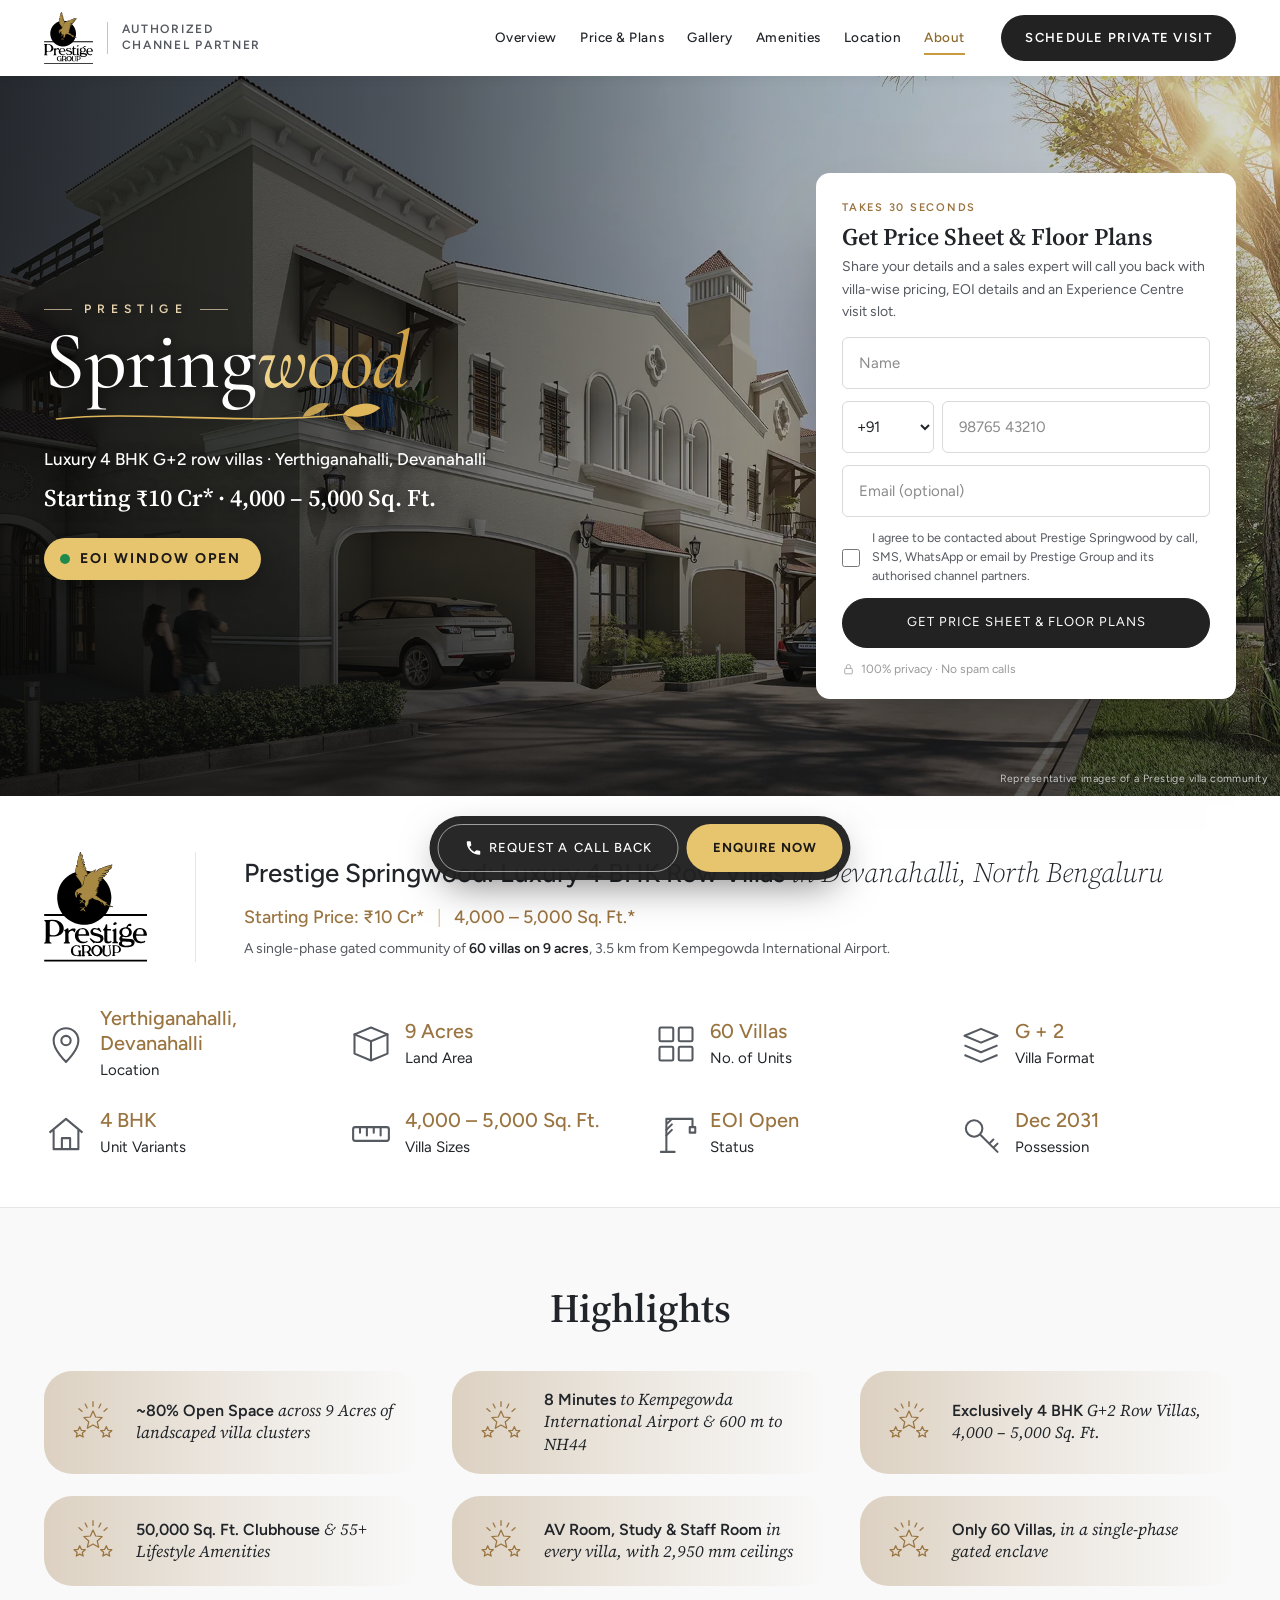
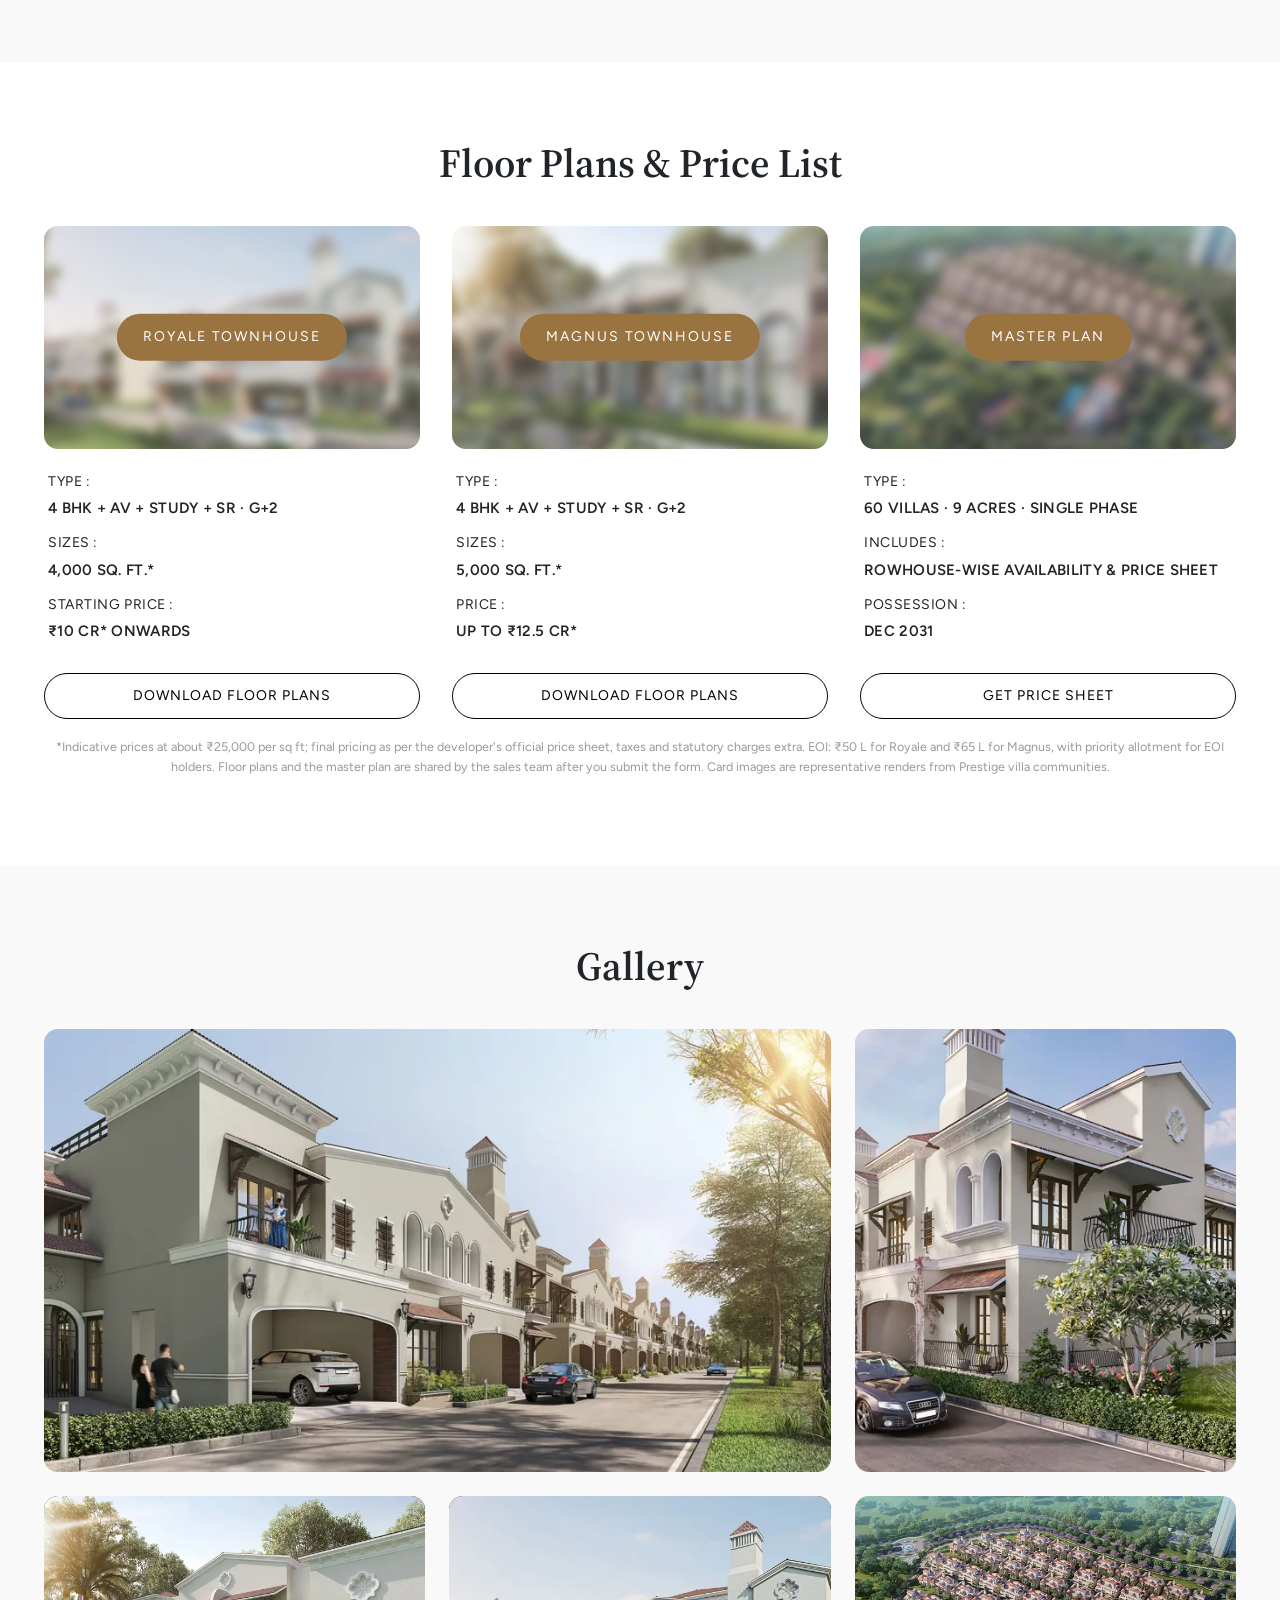
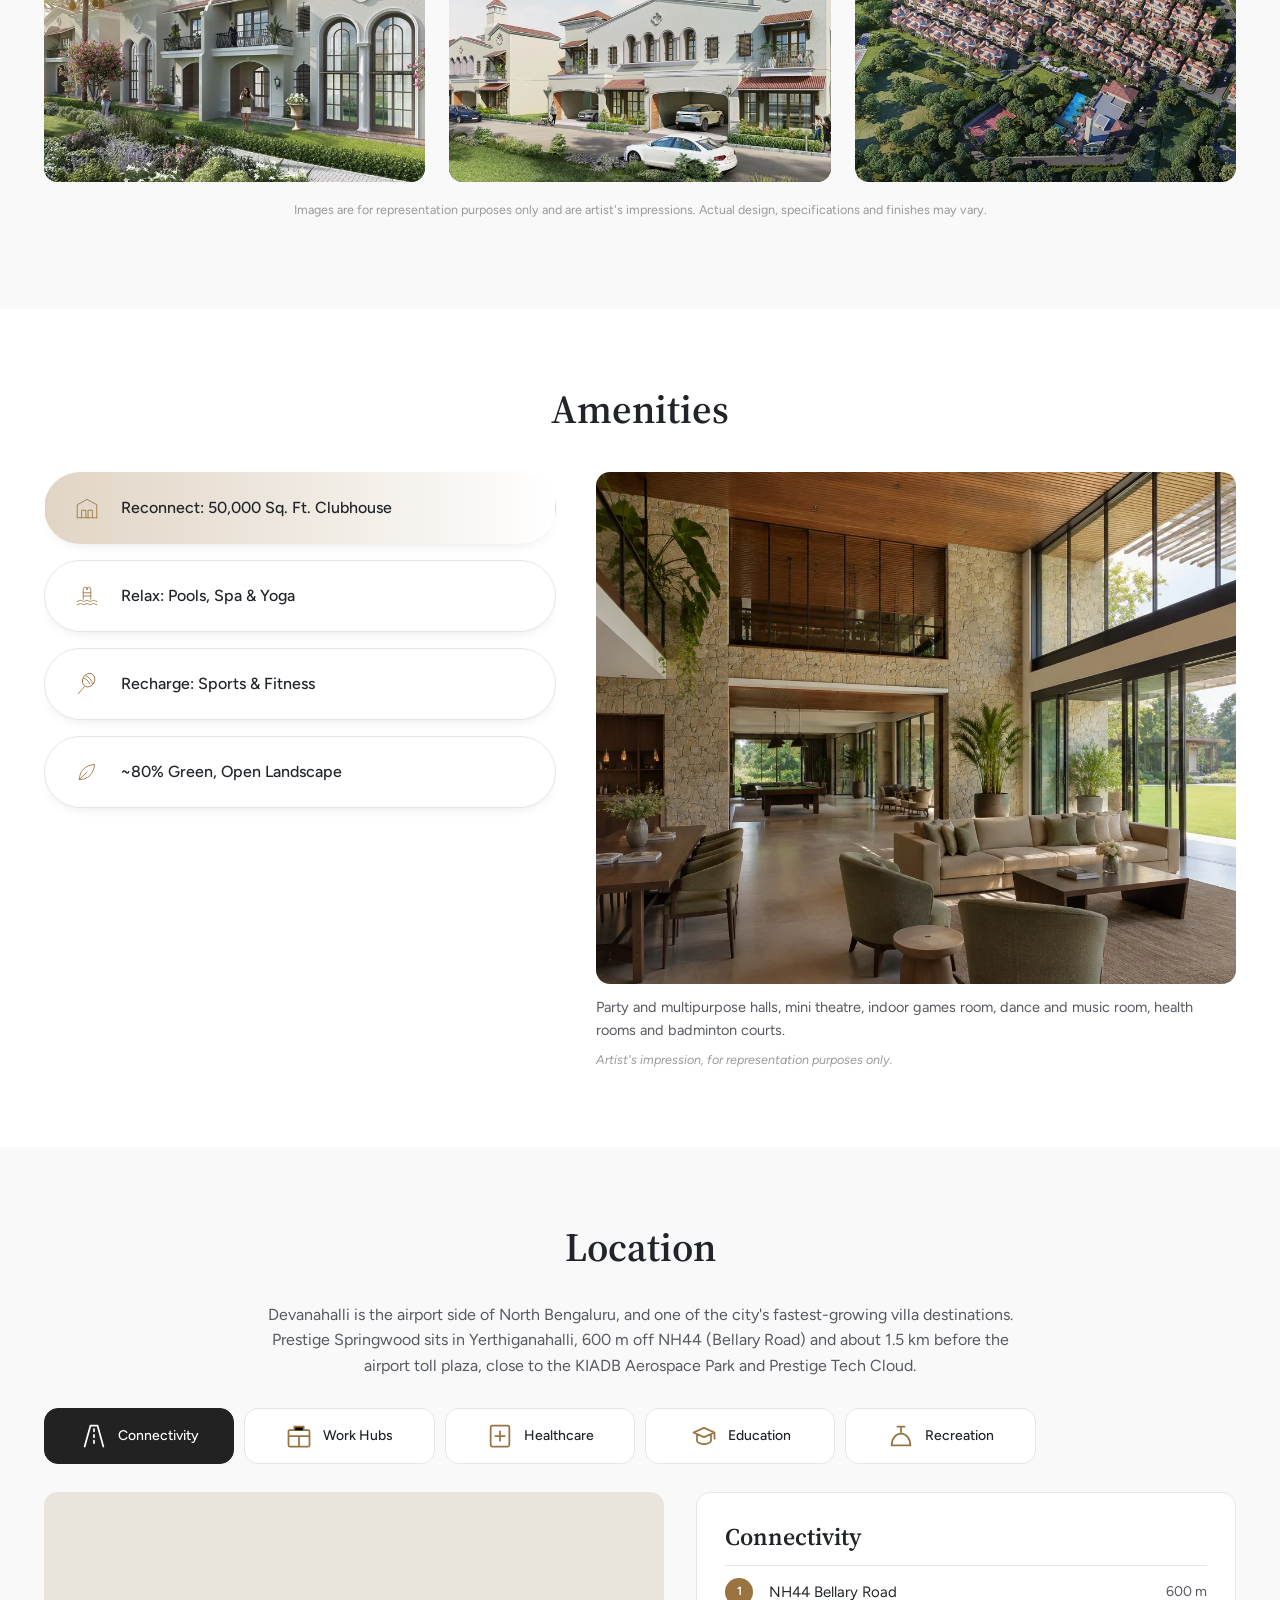
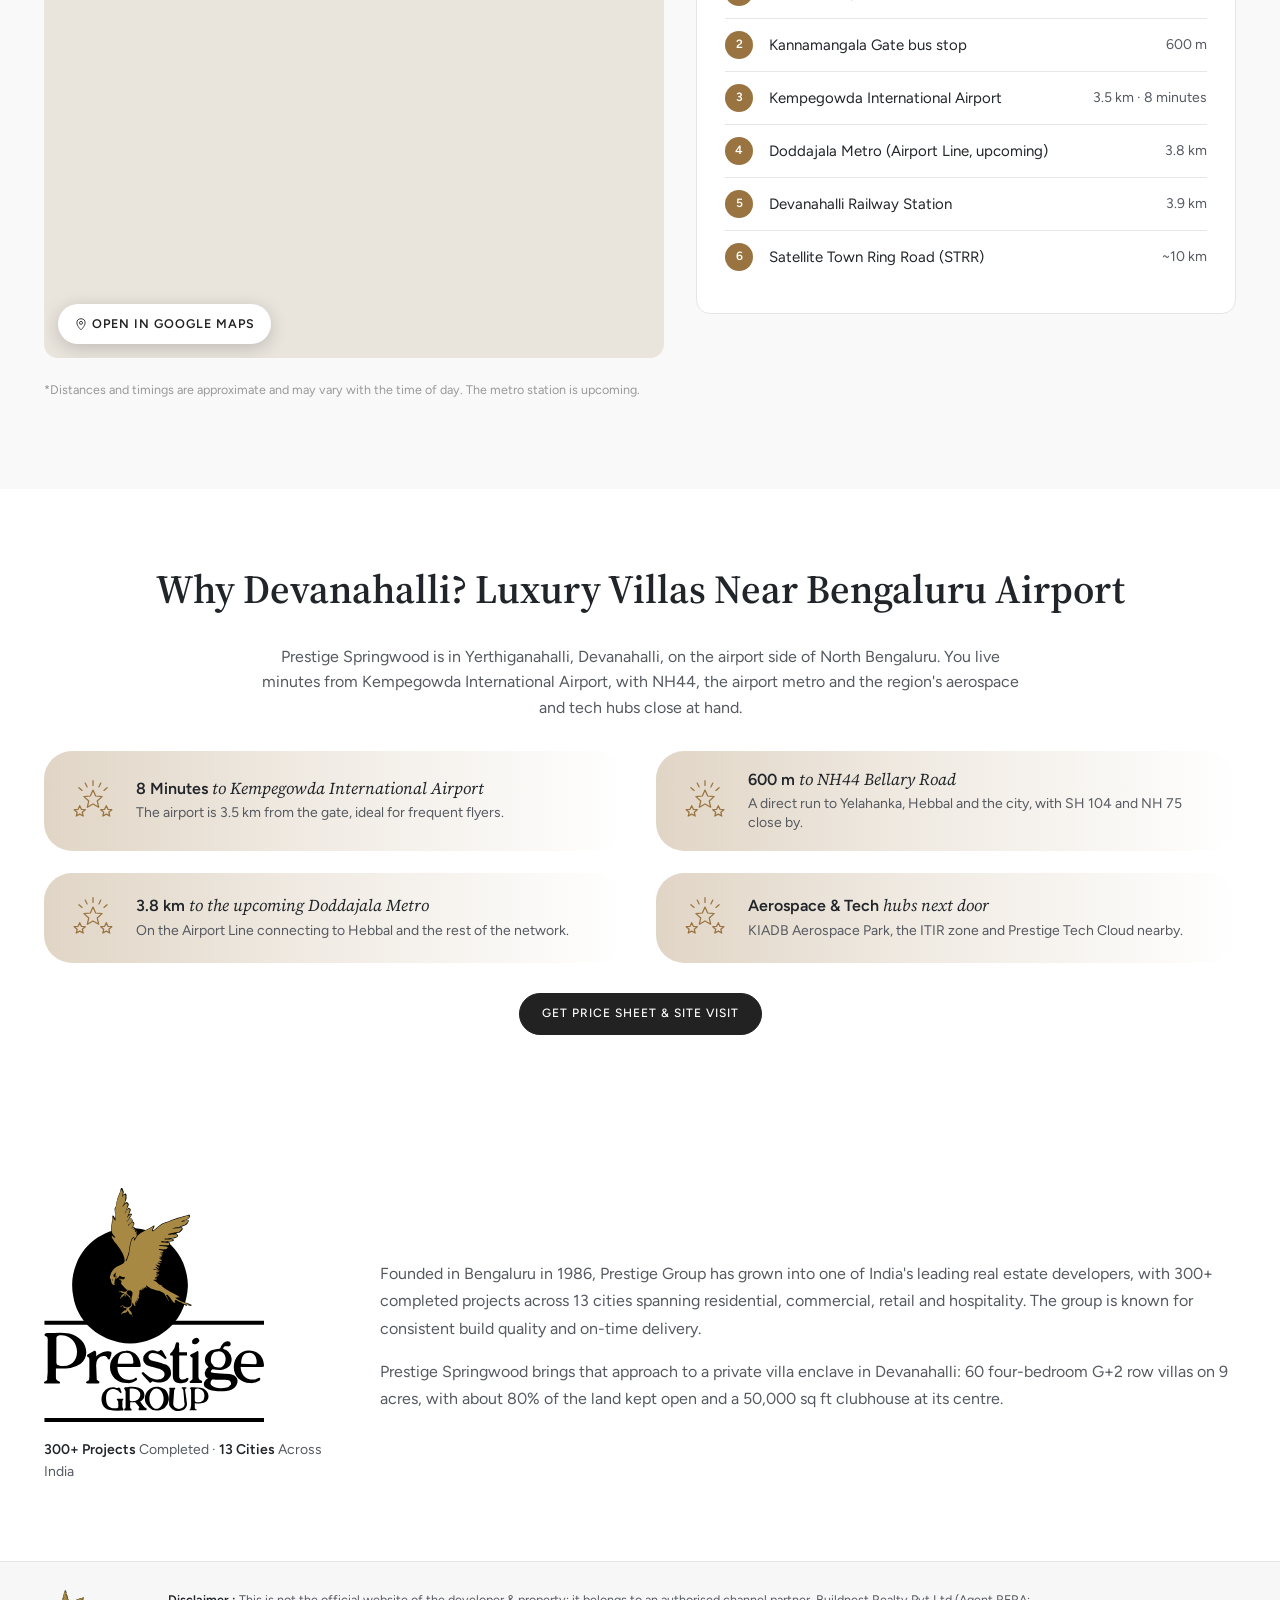
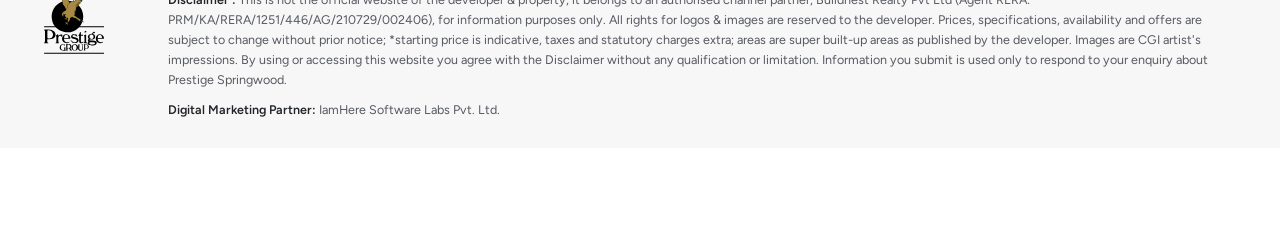
==== commit 5fa6b500: "Remove payment plan and EOI amounts, rowhouse-wise availability Updated EOI details and payment plan" ====
--- a/index.html
+++ b/index.html
@@ -116,7 +116,7 @@
       <div class="hero-mark hero-lockup"><p class="sw-mark" role="img" aria-label="Prestige Springwood"><span class="sw-by" aria-hidden="true">Prestige</span><span class="sw-name" aria-hidden="true">Spring<i>wood</i></span><svg class="sw-sprig" viewBox="0 0 320 28" aria-hidden="true" focusable="false"><path d="M4 18 C 80 10, 170 24, 262 14" fill="none" stroke="currentColor" stroke-width="1.4" stroke-linecap="round"/><path d="M262 14 c 10 -12 26 -12 34 -6 c -10 8 -24 10 -34 6z" fill="currentColor"/><path d="M262 14 c 12 4 22 14 24 22 c -12 -2 -22 -10 -24 -22z" fill="currentColor" opacity=".75"/><path d="M226 16 c 4 -10 16 -14 24 -12 c -6 8 -16 12 -24 12z" fill="currentColor" opacity=".85"/></svg></p></div>
       <p class="hero-line">Luxury 4 BHK G+2 row villas · Yerthiganahalli, Devanahalli</p>
       <p class="hero-price">Starting ₹10 Cr* · 4,000 – 5,000 Sq. Ft.</p>
-      <p class="hero-eoi"><span class="hero-eoi-dot" aria-hidden="true"></span>EOI Window Open<span class="hero-eoi-amt">₹50 L Royale · ₹65 L Magnus</span></p>
+      <p class="hero-eoi"><span class="hero-eoi-dot" aria-hidden="true"></span>EOI Window Open</p>
     </div>
     <div class="hero-form">
       <p class="hf-tag">Takes 30 seconds</p>
@@ -162,7 +162,7 @@
       <li><svg aria-hidden="true" width="58" height="58"><use href="#i-stars"/></svg><p><strong>Exclusively 4 BHK</strong> <em>G+2 Row Villas, 4,000 – 5,000 Sq. Ft.</em></p></li>
       <li><svg aria-hidden="true" width="58" height="58"><use href="#i-stars"/></svg><p><strong>50,000 Sq. Ft. Clubhouse</strong> <em>&amp; 55+ Lifestyle Amenities</em></p></li>
       <li><svg aria-hidden="true" width="58" height="58"><use href="#i-stars"/></svg><p><strong>AV Room, Study &amp; Staff Room</strong> <em>in every villa, with 2,950 mm ceilings</em></p></li>
-      <li><svg aria-hidden="true" width="58" height="58"><use href="#i-stars"/></svg><p><strong>20:20:60 Payment Plan,</strong> <em>60% on possession</em></p></li>
+      <li><svg aria-hidden="true" width="58" height="58"><use href="#i-stars"/></svg><p><strong>Only 60 Villas,</strong> <em>in a single-phase gated enclave</em></p></li>
     </ul>
   </div>
 </section>
@@ -203,8 +203,8 @@
         </button>
         <dl class="fp-info">
           <div><dt>Type :</dt><dd>60 Villas · 9 Acres · Single Phase</dd></div>
-          <div><dt>Includes :</dt><dd>Villa-wise Availability &amp; Price Sheet</dd></div>
-          <div><dt>Payment Plan :</dt><dd>20:20:60</dd></div>
+          <div><dt>Includes :</dt><dd>Rowhouse-wise Availability &amp; Price Sheet</dd></div>
+          <div><dt>Possession :</dt><dd>Dec 2031</dd></div>
         </dl>
         <button class="btn-outline js-open-enquiry" type="button" data-cta="pricing_sheet" data-intent="price">Get Price Sheet</button>
       </article>
@@ -332,7 +332,7 @@
         <ul class="modal-perks">
           <li><svg aria-hidden="true" width="18" height="18"><use href="#i-check"/></svg>Villa-wise pricing for Royale &amp; Magnus</li>
           <li><svg aria-hidden="true" width="18" height="18"><use href="#i-check"/></svg>Floor plans with room-wise dimensions</li>
-          <li><svg aria-hidden="true" width="18" height="18"><use href="#i-check"/></svg>20:20:60 payment plan &amp; EOI details</li>
+          <li><svg aria-hidden="true" width="18" height="18"><use href="#i-check"/></svg>EOI details &amp; priority allotment</li>
           <li><svg aria-hidden="true" width="18" height="18"><use href="#i-check"/></svg>Priority slot at the Experience Centre</li>
         </ul>
         <ul class="modal-trust">
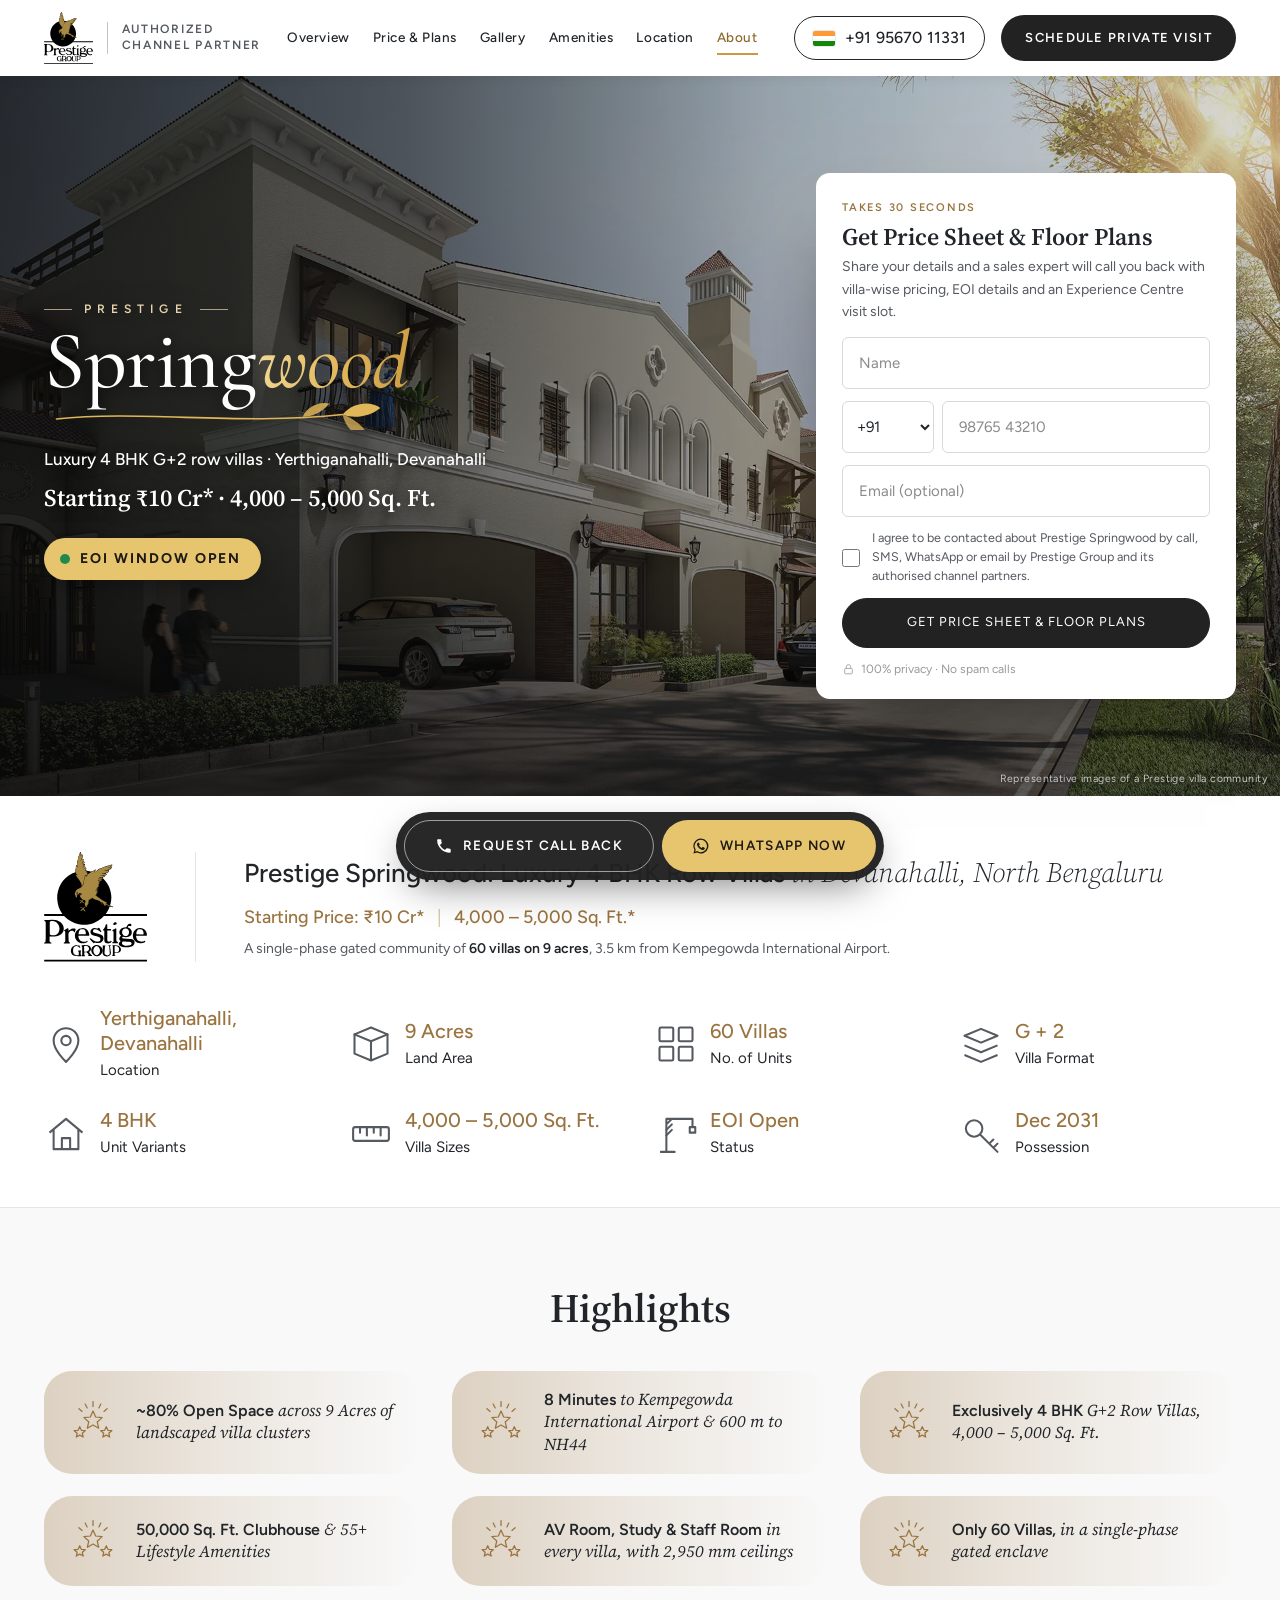
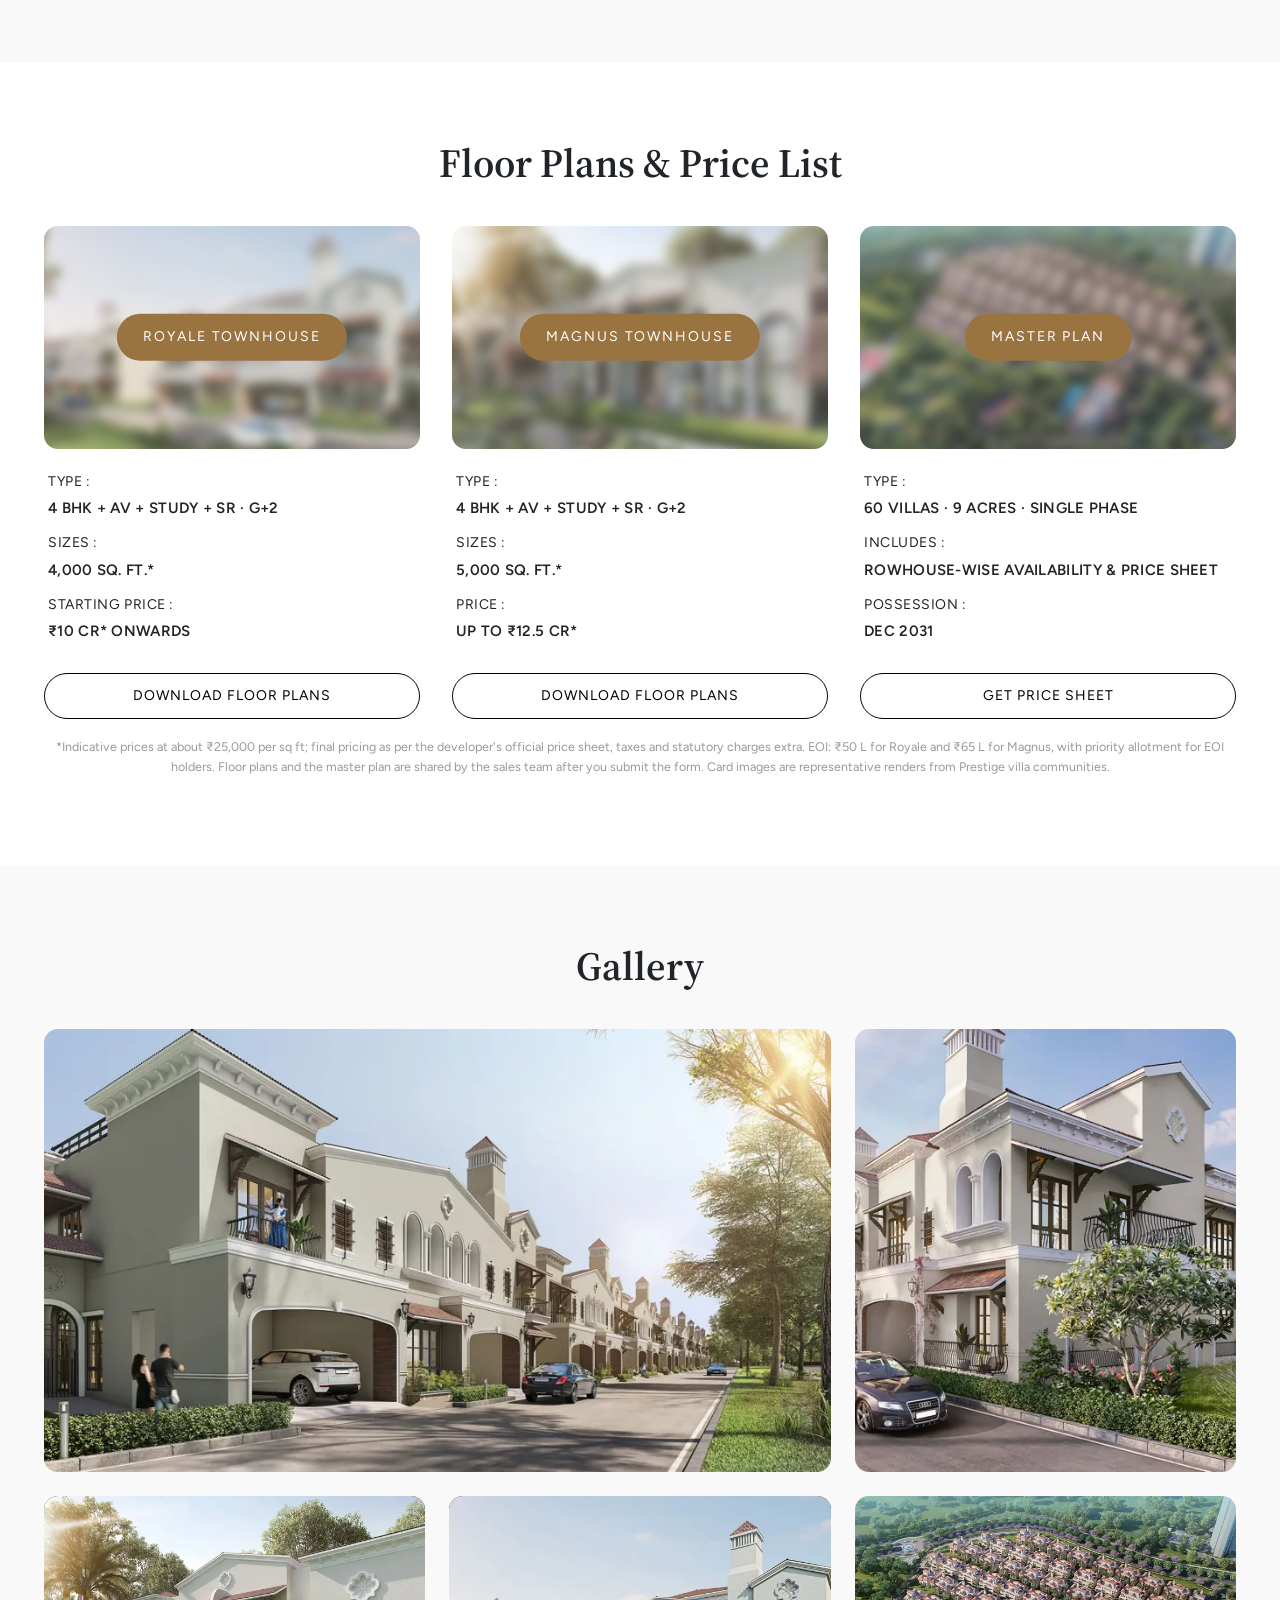
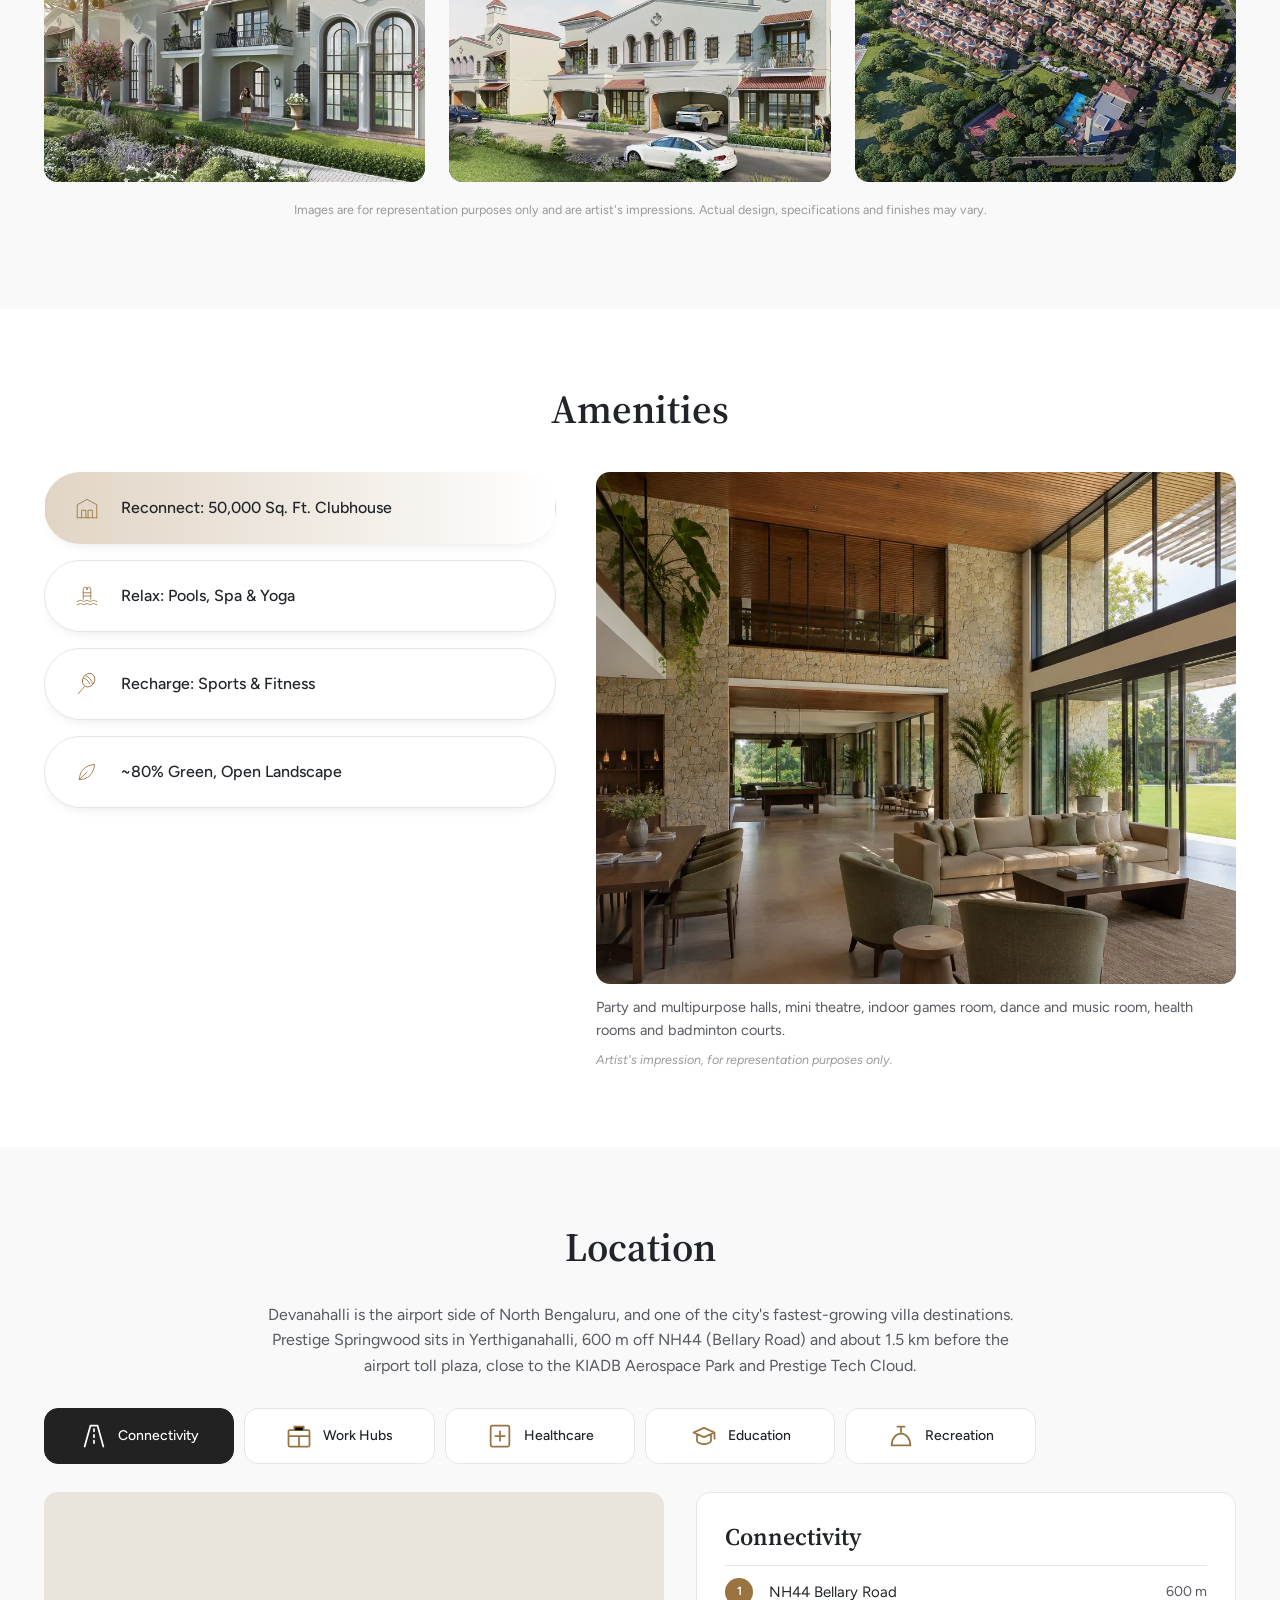
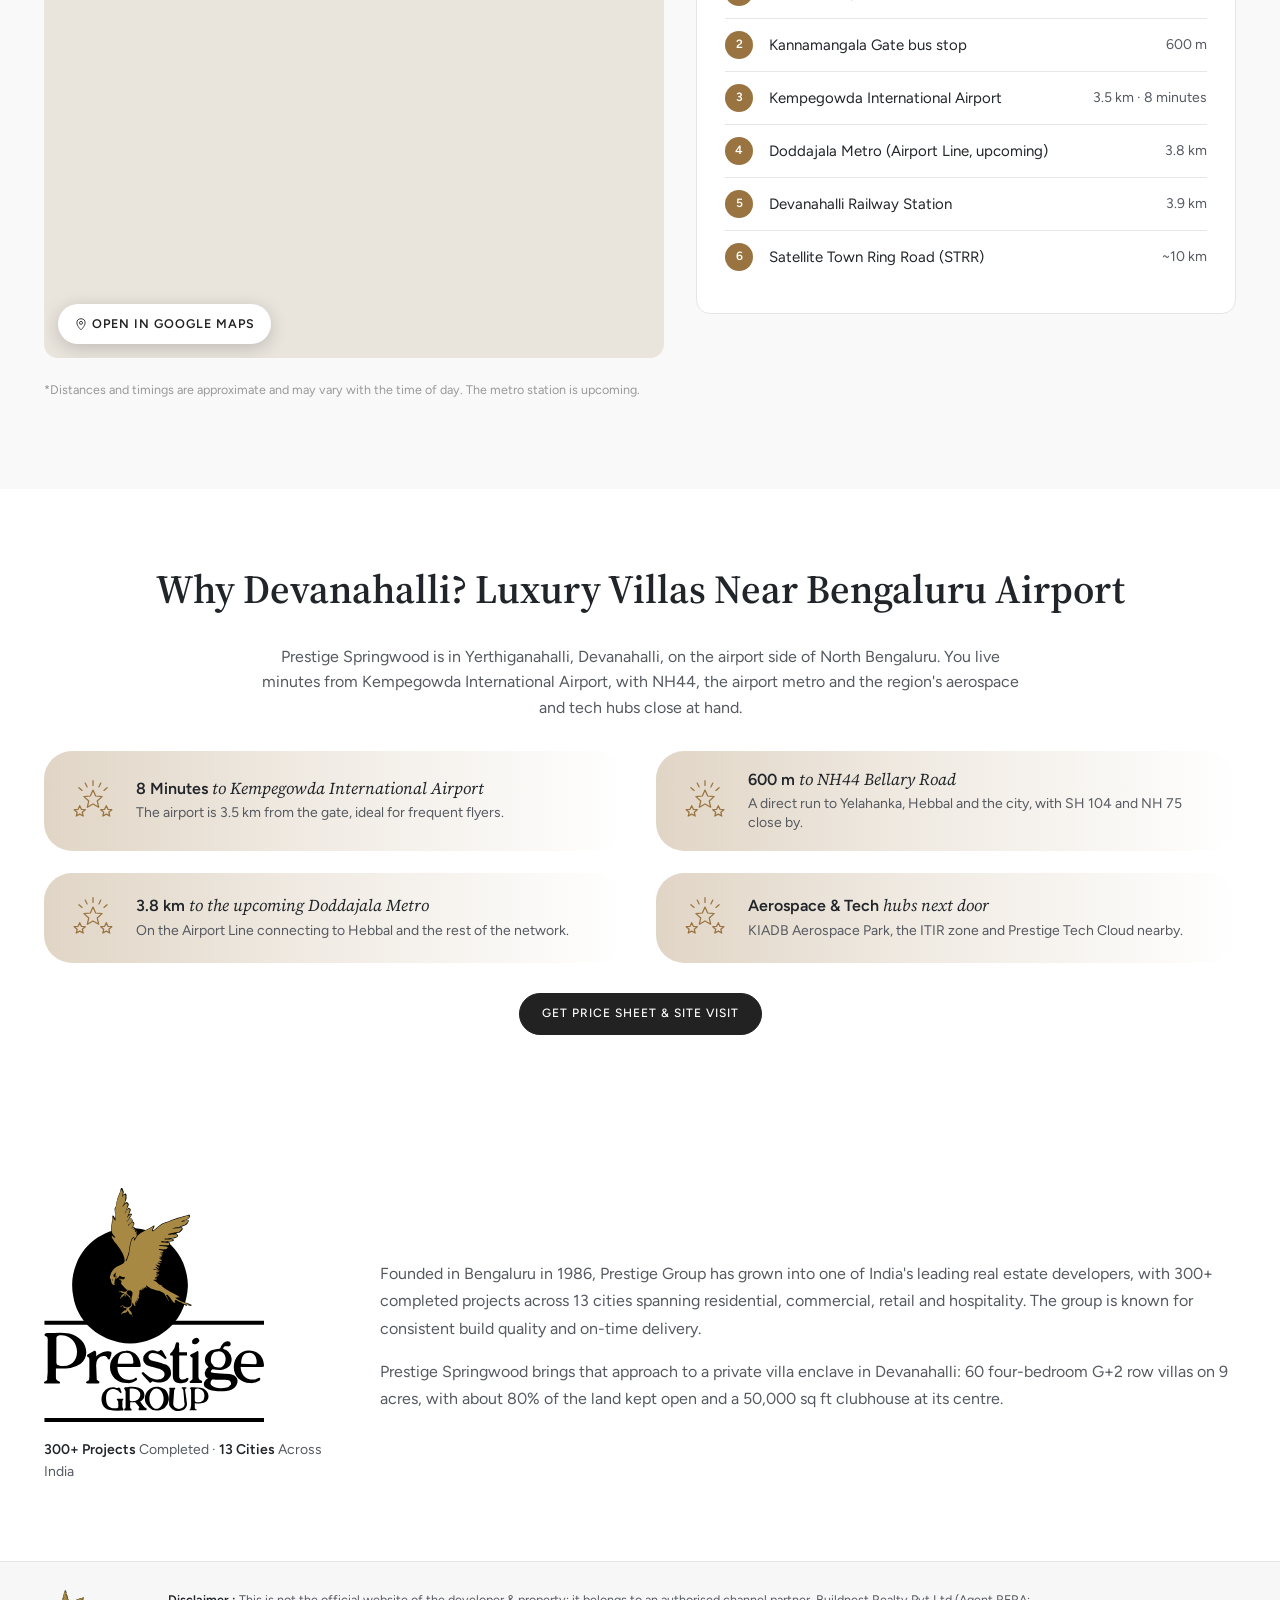
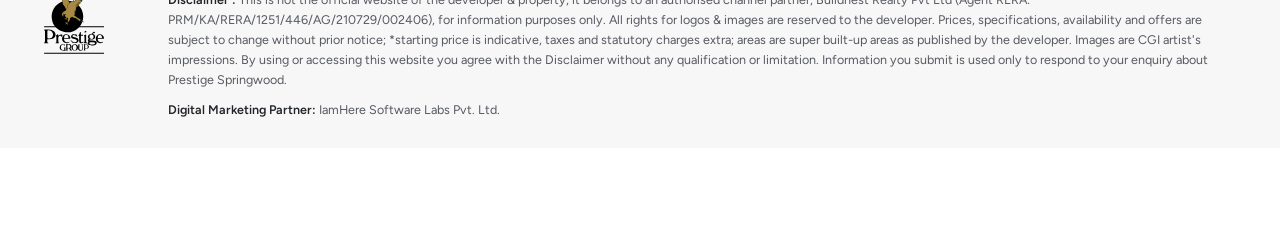
==== commit 8c73e099: "Sticky bar: Request Call Back + WhatsApp Now" ====
--- a/index.html
+++ b/index.html
@@ -6,6 +6,8 @@
 <title>Prestige Springwood Devanahalli | 4 BHK Row Villas from ₹10 Cr* | Price &amp; Floor Plans</title>
 <meta name="description" content="Prestige Springwood: 60 luxury 4 BHK G+2 row villas (4,000 – 5,000 sq ft) on 9 acres in Yerthiganahalli, Devanahalli, 3.5 km from Bengaluru Airport. ~80% open space, 50,000 sq ft clubhouse, 55+ amenities. Starting ₹10 Cr*. EOI open.">
 <meta name="theme-color" content="#222222">
+<link rel="icon" type="image/png" sizes="32x32" href="assets/img/favicon-32x32.png">
+<link rel="apple-touch-icon" sizes="180x180" href="assets/img/apple-touch-icon.png">
 <meta property="og:type" content="website">
 <meta property="og:title" content="Prestige Springwood, Devanahalli — 4 BHK Luxury Row Villas">
 <meta property="og:description" content="60 luxury 4 BHK row villas on 9 acres near Kempegowda International Airport, by Prestige Group. From ₹10 Cr*. EOI open.">
@@ -313,10 +315,8 @@
 
 <!-- Sticky action bar (all devices) -->
 <nav class="action-bar" aria-label="Quick actions">
-  <a class="js-phone js-needs-phone" href="#" data-cta="sticky_call" hidden><svg aria-hidden="true" width="18" height="18"><use href="#i-phone"/></svg>Call Now</a>
-  <a class="js-whatsapp mb-wa" href="#" target="_blank" rel="noopener" data-cta="sticky_whatsapp" hidden><svg aria-hidden="true" width="18" height="18"><use href="#i-wa"/></svg>WhatsApp</a>
-  <button class="js-open-enquiry ab-callback" type="button" data-cta="sticky_callback" data-intent="callback"><svg aria-hidden="true" width="18" height="18"><use href="#i-phone"/></svg><span class="ab-long">Request a</span>Call Back</button>
-  <button class="js-open-enquiry ab-enquire" type="button" data-cta="sticky_enquire" data-intent="general">Enquire Now</button>
+  <button class="js-open-enquiry ab-callback" type="button" data-cta="sticky_callback" data-intent="callback"><svg aria-hidden="true" width="18" height="18"><use href="#i-phone"/></svg>Request Call Back</button>
+  <a class="js-whatsapp ab-wa" href="#" target="_blank" rel="noopener" data-cta="sticky_whatsapp" hidden><svg aria-hidden="true" width="18" height="18"><use href="#i-wa"/></svg>WhatsApp Now</a>
 </nav>
 
 <!-- Enquiry popup: offer panel + form -->
--- a/assets/css/styles.css
+++ b/assets/css/styles.css
@@ -595,3 +595,25 @@
 .sw-modal .sw-by::before { display: none; }
 .sw-modal .sw-name { font-size: clamp(40px, 4vw, 52px); margin-top: 4px; }
 .sw-modal .sw-sprig { width: 92%; margin-left: 4px; margin-top: -2px; }
+
+/* phone number live: header pill on one line */
+.phone-pill { white-space: nowrap; flex: none; }
+.phone-pill > span:last-child { white-space: nowrap; }
+.wa-float { display: none !important; } /* WhatsApp lives in the sticky bar */
+@media (min-width: 900px) and (max-width: 1240px) {
+  .site-nav { gap: 14px; } .site-nav a { font-size: 12.5px; }
+  .header-inner > .phone-pill { display: none; }
+}
+
+/* sticky bar: Request Call Back + WhatsApp Now */
+.action-bar .ab-callback, .action-bar .ab-wa { flex: 1 1 0; display: inline-flex; align-items: center; justify-content: center; gap: 10px; min-height: 52px; border-radius: 999px; font-weight: 600; letter-spacing: .1em; text-transform: uppercase; text-decoration: none; white-space: nowrap; }
+.action-bar .ab-callback { background: transparent; color: #fff; border: 1px solid rgba(255,255,255,.55); }
+.action-bar .ab-callback:hover { background: rgba(255,255,255,.1); }
+.action-bar .ab-wa { background: #e7c56f; color: #1d1a15; border: 0; }
+.action-bar .ab-wa:hover { background: #f0d48a; }
+@media (max-width: 599px) {
+  .action-bar { gap: 8px; padding: 8px 10px calc(8px + env(safe-area-inset-bottom, 0px)); }
+  .action-bar .ab-callback, .action-bar .ab-wa { min-height: 46px; padding: 0 8px; font-size: 12px; letter-spacing: .06em; gap: 7px; }
+}
+@media (max-width: 359px) { .action-bar .ab-callback, .action-bar .ab-wa { font-size: 11px; letter-spacing: .02em; } }
+@media (min-width: 900px) { .action-bar .ab-callback, .action-bar .ab-wa { flex: 0 0 auto; padding: 0 30px; font-size: 13.5px; min-height: 52px; } }
